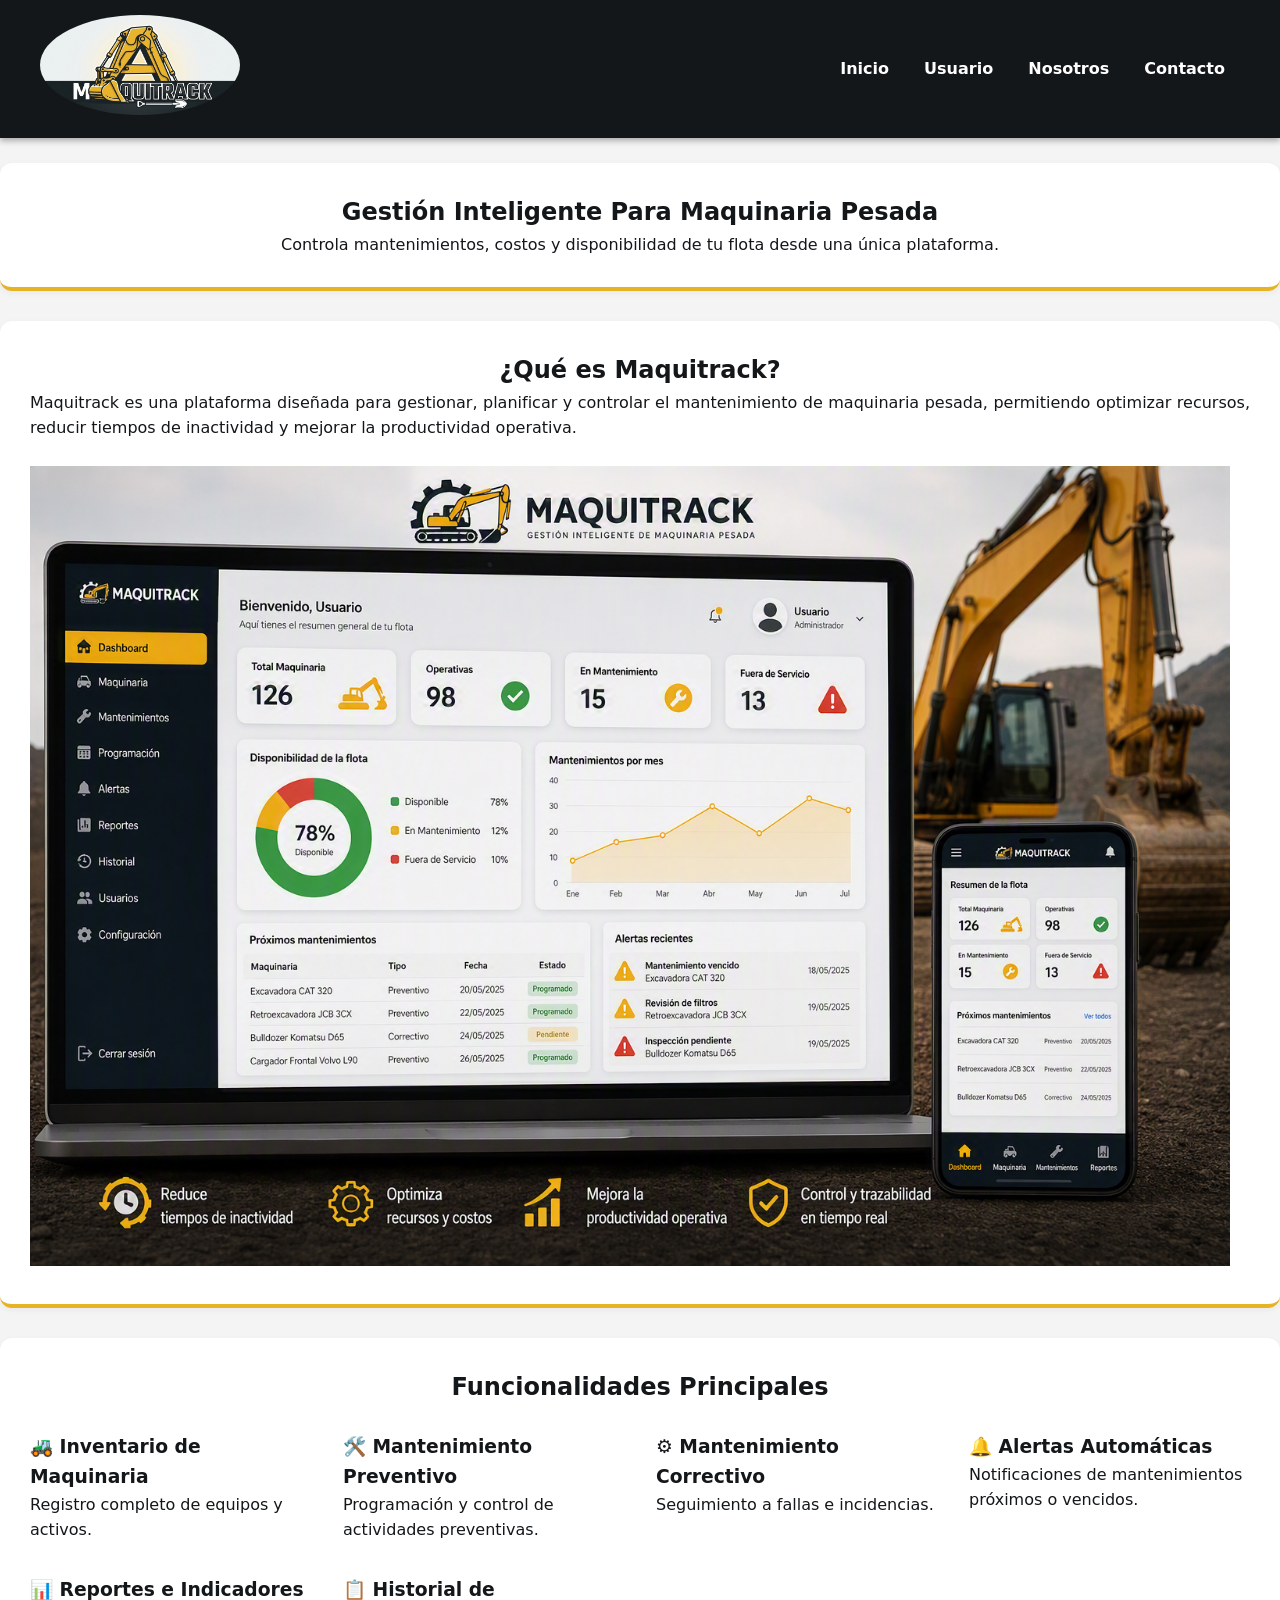
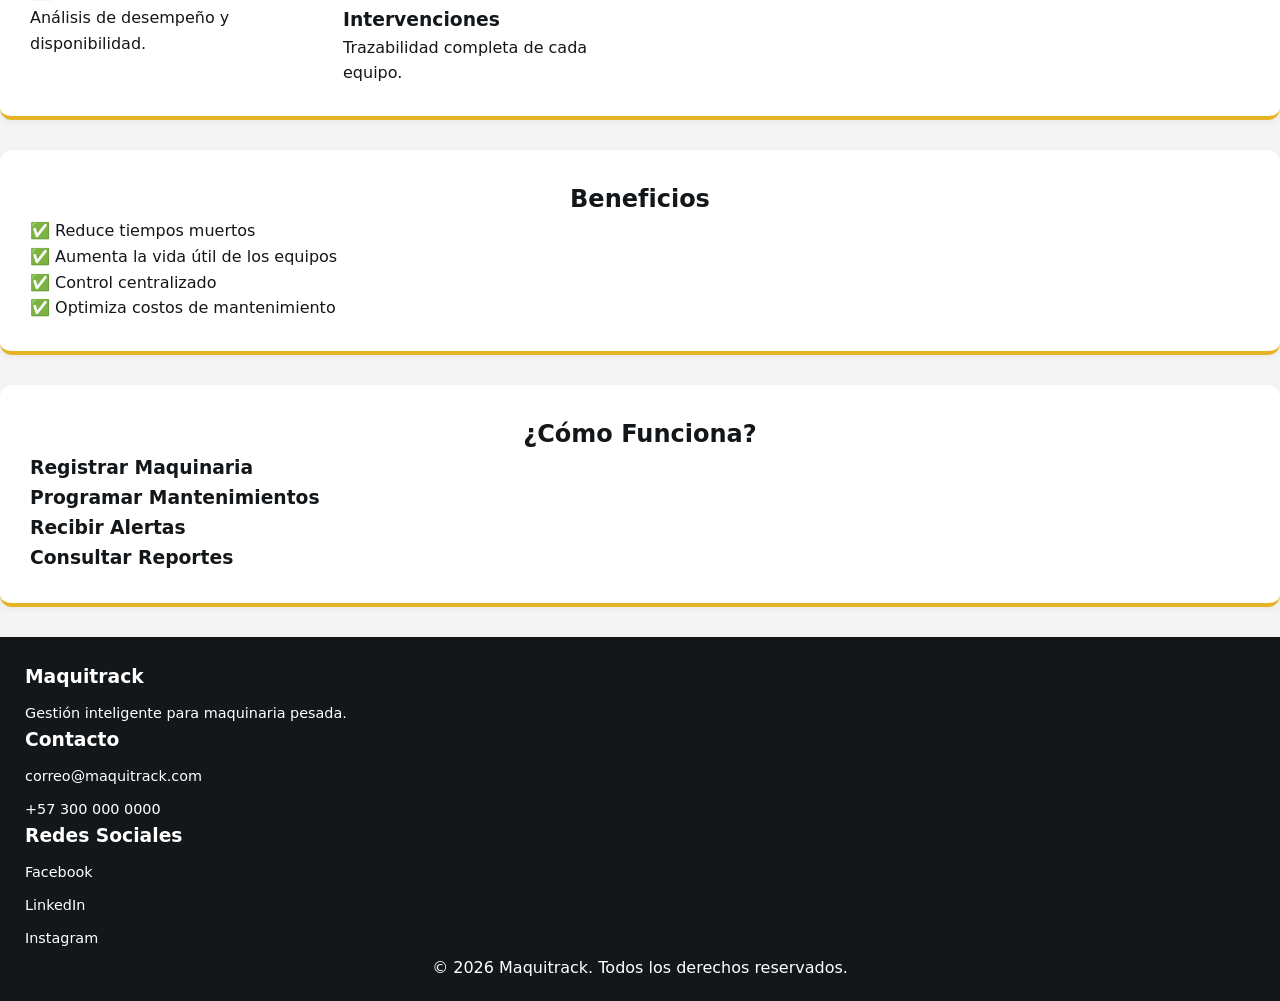
==== html/index.html @ b4c9a300 "Entregable número dos completo" ====
<!DOCTYPE html>
<html lang="es">
<head>
    <meta charset="UTF-8">
    <meta name="viewport" content="width=device-width, initial-scale=1.0">
    <title>Maquitrack</title>
    <link rel="stylesheet" href="/css/index.css">
    <link rel="shortcut icon" href="/img/logo.png" type="image/x-icon">

    
</head>

<body>

    <!-- HEADER -->
    <header class="header">

        <div class="logo">
            <img src="/img/logo.png" alt="logo de Maquitrack" width="200" height="100">
        </div>

        <nav class="menu">
            
                <a href="#">Inicio</a>
                <a href="/html/inicioDeSesion.html">Usuario</a>
                <a href="/html/nosotros.html">Nosotros</a>
                <a href="#">Contacto</a>                
        </nav>

    </header>
    <br>

    <main>

        <!-- HERO -->
        <section class="hero">

            <div class="hero-contenido">
                <h1>Gestión Inteligente Para Maquinaria Pesada</h1>

                <p>
                    Controla mantenimientos, costos y disponibilidad
                    de tu flota desde una única plataforma.
                </p>
            </div>

        </section>

        <!-- ¿QUÉ ES MAQUITRACK? -->
        <section class="sobre-maquitrack">

            <div class="texto">
                <h2>¿Qué es Maquitrack?</h2>

                <p>
                    Maquitrack es una plataforma diseñada para gestionar,
                    planificar y controlar el mantenimiento de maquinaria pesada,
                    permitiendo optimizar recursos, reducir tiempos de inactividad
                    y mejorar la productividad operativa.
                </p>
                <br>
            </div>

            <div class="imagen">
                <img src="/img/plataforma.png" alt="plataforma Maquitrack" height="800">
            </div>

        </section>

        <!-- FUNCIONALIDADES -->
        <section class="funcionalidades">

            <h2>Funcionalidades Principales</h2>
            <br>
            <div class="cards-funcionalidades">
            

                <div class="card-index">
                    <h3>🚜 Inventario de Maquinaria</h3>
                    <p>Registro completo de equipos y activos.</p>
                </div>

                <div class="card-index">
                    <h3>🛠️ Mantenimiento Preventivo</h3>
                    <p>Programación y control de actividades preventivas.</p>
                </div>

                <div class="card-index">
                    <h3>⚙️ Mantenimiento Correctivo</h3>
                    <p>Seguimiento a fallas e incidencias.</p>
                </div>

                <div class="card-index">
                    <h3>🔔 Alertas Automáticas</h3>
                    <p>Notificaciones de mantenimientos próximos o vencidos.</p>
                </div>

                <div class="card-index">
                    <h3>📊 Reportes e Indicadores</h3>
                    <p>Análisis de desempeño y disponibilidad.</p>
                </div>

                <div class="card-index">
                    <h3>📋 Historial de Intervenciones</h3>
                    <p>Trazabilidad completa de cada equipo.</p>
                </div>

            </div>

        </section>

        <!-- BENEFICIOS -->
        <section class="beneficios">

            <h2>Beneficios</h2>

            <div class="beneficios-grid">

                <div class="beneficio">
                    ✅ Reduce tiempos muertos
                </div>

                <div class="beneficio">
                    ✅ Aumenta la vida útil de los equipos
                </div>

                <div class="beneficio">
                    ✅ Control centralizado
                </div>

                <div class="beneficio">
                    ✅ Optimiza costos de mantenimiento
                </div>

            </div>

        </section>

        <!-- COMO FUNCIONA -->
        <section class="como-funciona">

            <h2>¿Cómo Funciona?</h2>

            <div class="pasos">

                <div class="paso">
                    <h3>Registrar Maquinaria</h3>
                </div>

                <div class="paso">
                    <h3>Programar Mantenimientos</h3>
                </div>

                <div class="paso">
                    <h3>Recibir Alertas</h3>
                </div>

                <div class="paso">
                    <h3>Consultar Reportes</h3>
                </div>

            </div>

        </section>

        <!-- DEMO -->
         <!--
        <section id="demo" class="demo">

            <h2>Solicita tu Demo</h2>
            <div>
                <form action="#" method="post">
                        <label for="nombre">Nombre completo:</label><br>
                        <input type="text" id="nombre" name="nombre" placeholder="Tu nombre" required><br><br>
 
                        <label for="email">Correo electrónico:</label><br>
                        <input type="email" id="email" name="email" placeholder="tu@correo.com" required><br><br>
 
                        <label for="fecha">Fecha de nacimiento:</label><br>
                        <input type="date" id="fecha" name="fecha" min="1900-01-01" max="2010-12-31" required><br><br>
 
                        <label for="plan">Industria:</label><br>
                        <select id="plan" name="plan">
                            <option value="construccion">Construcción</option>
                            <option value="mineria" selected>Minería</option>
                            <option value="agricola">Agrícola</option>
                        </select><br><br>
 
                        <label for="comentarios">Comentarios:</label><br>
                        <textarea id="comentarios" name="comentarios" rows="4" cols="40" placeholder="Cuéntanos algo..."></textarea><br><br>
 
                        <label>
                            <input type="checkbox" name="acepto" value="si" checked>
                            Acepto los términos y condiciones
                        </label><br><br>
 
                        <button type="submit">Enviar</button>
                        <button type="reset">Limpiar</button><br><br>

                </form>

            </div>
            
        </section>
        -->
    </main>
    

    <!-- FOOTER -->
    <footer id="contacto">

        <div class="footer-contenido">

            <div>
                <h3>Maquitrack</h3>
                <p>Gestión inteligente para maquinaria pesada.</p>
            </div>

            <div>
                <h3>Contacto</h3>
                <p>correo@maquitrack.com</p>
                <p>+57 300 000 0000</p>
            </div>

            <div>
                <h3>Redes Sociales</h3>
                <p>Facebook</p>
                <p>LinkedIn</p>
                <p>Instagram</p>
            </div>

        </div>

        <p class="copyright">
            © 2026 Maquitrack. Todos los derechos reservados.
        </p>

    </footer>

</body>
</html>
---- css/index.css ----
*{
    margin: 0;
    padding: 0;
    box-sizing: border-box;
}

.header{
    background-color: #14171A;
    color: #FFF;
    display: flex;
    justify-content: space-between;
    align-items: center;
    padding: 15px 40px;
    box-shadow: 0 3px 6px rgba(0,0,0,0.3);
}

header img{
border-radius: 50%;
}

.header > header{
    display: flex;
    align-items: center;
    width: 100%;
}

.menu{
    margin-left: auto;
}

body{
    font-family:ui sans-serif, system-ui, -apple-system, BlinkMacSystemFont, "Segoe UI", Roboto, "Helvetica Neue", Arial, "Noto Sans", sans-serif, "Apple Color Emoji", "Segoe UI Emoji", "Segoe UI Symbol", "Noto Color Emoji";
    background-color: #f4f4f4;
    color: #14171A;
    line-height: 1.6; 
}
.menu a{
    color: #fff;
    text-decoration: none;
    margin: 0 15px;
    font-weight: bold;
    transition: color 0.3s ease;
}
    
.menu a:hover{
    color: #E6B325;
}

section{
    background: #fff;
    margin-bottom: 30px;
    padding: 30px;
    border-radius: 12px;
    border-bottom: 4px solid #E6B325;
    box-shadow: 0 2px 6px rgba(0,0,0,0.05);
}


.hero-contenido h1{
    text-align: center;
}

.hero-contenido p{
    text-align: center;
}

.texto h2{
    text-align: center;
}

.texto p{
    text-align: justify;
}

.cards-funcionalidades{
    display: grid;
    grid-template-columns: repeat(auto-fit, minmax(280px, 1fr));
    gap: 2rem;
   
}

section h2{
    text-align: center;
}

.demo h2{
    margin-bottom: 24px;
    color: #e6b325;
    text-align: center;
}
.demo{
    background-color: #fff;
    padding: 60px 20px;
    text-align: center;
    
}

.demo h2{
    color: #E6B325;
    margin-bottom: 30px;
    font-size: 2rem;
}

.form-demo{
    max-width: 700px;
    margin: 0 auto;

    display: grid;
    grid-template-columns: 1fr 1fr;
    gap: 20px;
}

.input-group{
    width: 100%;
}

.input-group input,
.input-group textarea{
    width: 100%;
    padding: 14px;
    border: 2px solid transparent;
    border-radius: 10px;

    background-color: #14171A;
    color: #ffffff;

    font-size: 1rem;

    transition: .3s;
}

.input-group input::placeholder,
.input-group textarea::placeholder{
    color: #b5b5b5;
}

.input-group input:focus,
.input-group textarea:focus{
    border-color: #E6B325;
    outline: none;

    box-shadow: 0 0 10px rgba(230, 179, 37, 0.4);
}

.textarea-group{
    grid-column: span 2;
}

.textarea-group textarea{
    min-height: 130px;
    resize: vertical;
}

.btn-demo{
    grid-column: span 2;

    background-color: #E6B325;
    color: #14171A;

    border: none;
    border-radius: 10px;

    padding: 15px;

    font-size: 1rem;
    font-weight: bold;

    cursor: pointer;

    transition: .3s;
}

.btn-demo:hover{
    background-color: #f4c542;
    transform: translateY(-2px);
}

#contacto{
    background-color: #14171A;
    color: #fff;
    text-align: left;
    padding: 20px;
}

.footer-contenido{
    color: #fff;
    text-decoration: none;
    margin: 5px;
    transition: color 0.3s ease;
}
.footer-contenido p:hover{
    color: #E6B325;
}
.footer-contenido p{
    margin-top: 10px;
    font-size: 0.9rem;
}

.copyright{
    text-align: center;
}
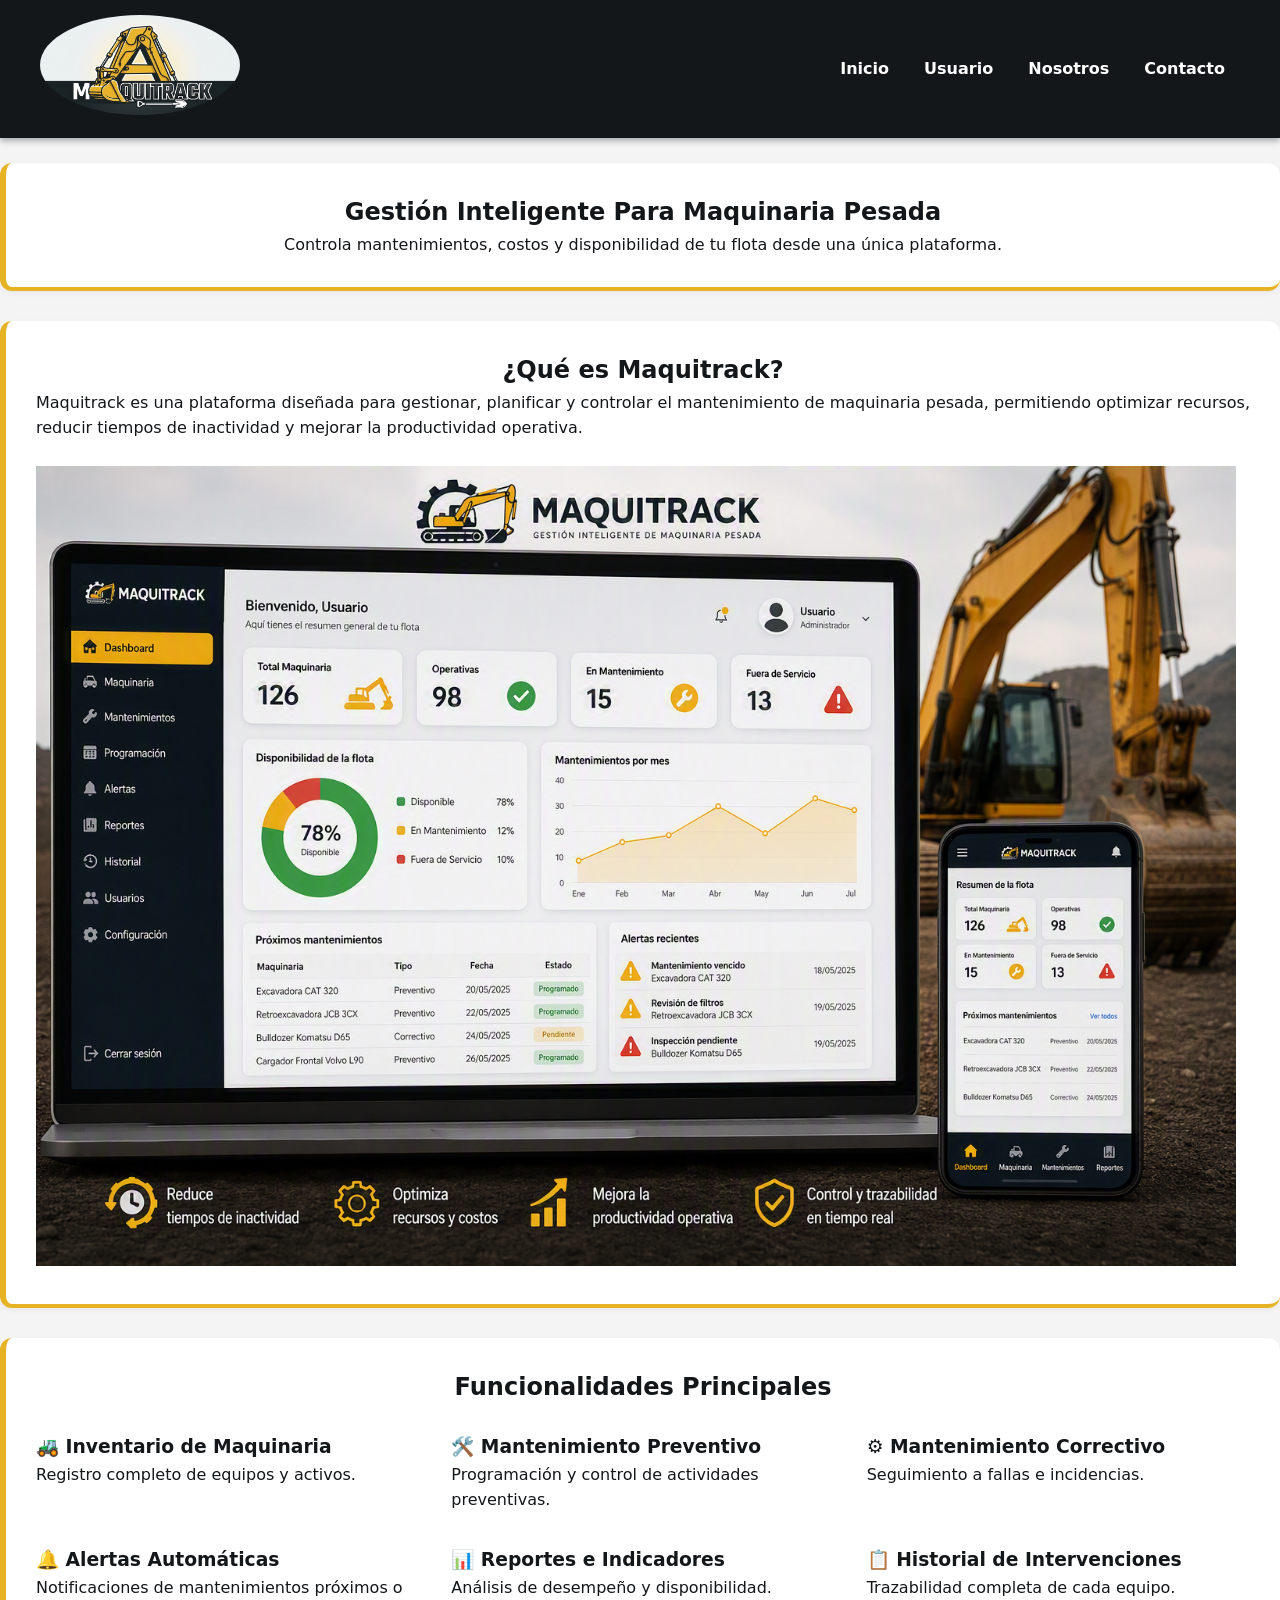
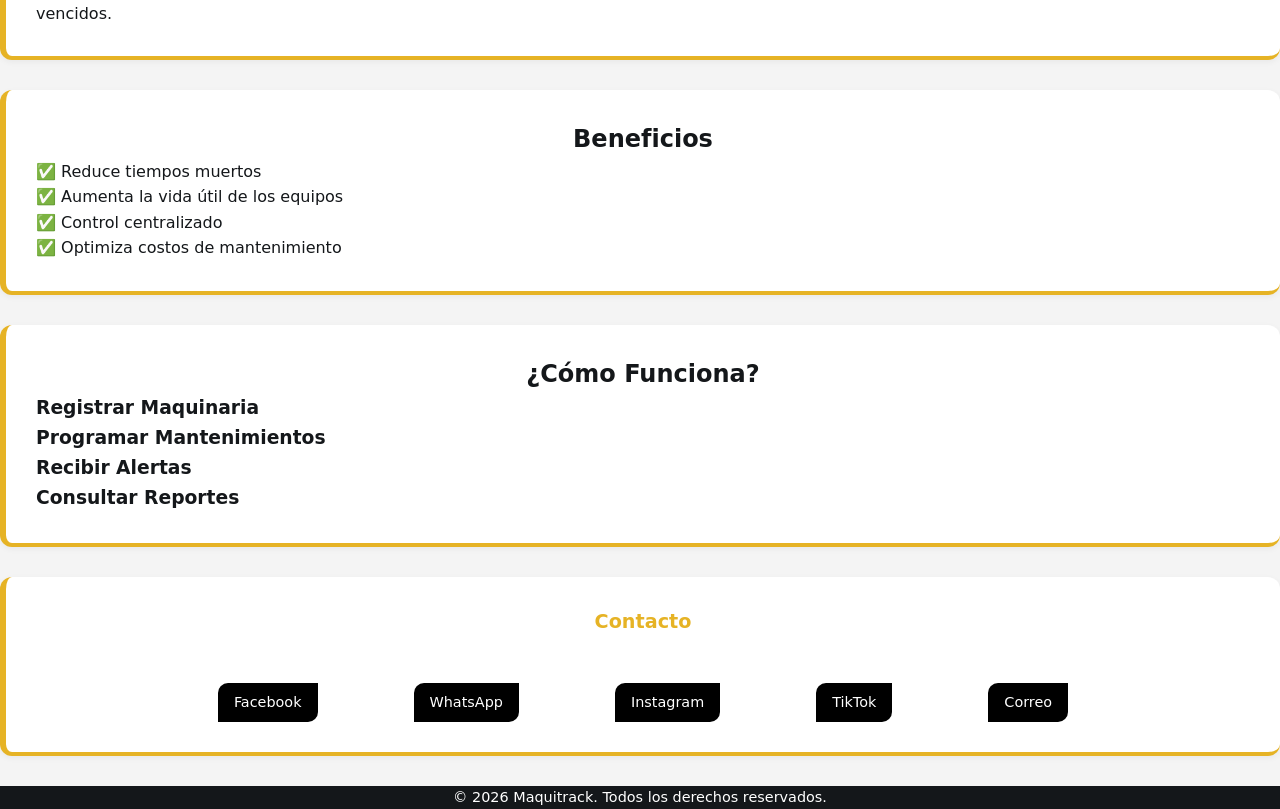
==== commit 836bf786: "se creo gitignore,se cambio todos los estilos a uno general,se cambio es aspecto del footer" ====
--- a/html/index.html
+++ b/html/index.html
@@ -4,8 +4,8 @@
     <meta charset="UTF-8">
     <meta name="viewport" content="width=device-width, initial-scale=1.0">
     <title>Maquitrack</title>
-    <link rel="stylesheet" href="/css/index.css">
-    <link rel="shortcut icon" href="/img/logo.png" type="image/x-icon">
+    <link rel="stylesheet" href="../css/index.css">
+    <link rel="shortcut icon" href="../img/logo.png" type="image/x-icon">
 
     
 </head>
@@ -14,25 +14,21 @@
 
     <!-- HEADER -->
     <header class="header">
-
         <div class="logo">
-            <img src="/img/logo.png" alt="logo de Maquitrack" width="200" height="100">
+            <img src="../img/logo.png" alt="logo de Maquitrack" width="200" height="100">
         </div>
-
-        <nav class="menu">
-            
+         <nav class="menu">          
                 <a href="#">Inicio</a>
-                <a href="/html/inicioDeSesion.html">Usuario</a>
-                <a href="/html/nosotros.html">Nosotros</a>
+                <a href="../html/inicioDeSesion.html">Usuario</a>
+                <a href="../html/nosotros.html">Nosotros</a>
                 <a href="#">Contacto</a>                
         </nav>
-
     </header>
     <br>
 
     <main>
 
-        <!-- HERO -->
+        
         <section class="hero">
 
             <div class="hero-contenido">
@@ -62,7 +58,7 @@
             </div>
 
             <div class="imagen">
-                <img src="/img/plataforma.png" alt="plataforma Maquitrack" height="800">
+                <img src="../img/plataforma.png" alt="plataforma Maquitrack" height="800">
             </div>
 
         </section>
@@ -203,38 +199,24 @@
             
         </section>
         -->
-    </main>
-    
-
+         <!--a partir de aqui empieza el footer-->
+        <section class="contacto-seccion">
+                <h3>Contacto</h3><br>
+            <div class="contacto-links">
+                <a href="https://www.facebook.com/#" target="_blank">Facebook</a><br>
+                <a href="#Whatsapp" target="_blank">WhatsApp</a><br>
+                <a href="https://www.instagram.com/#" target="_blank">Instagram</a><br>
+                <a href="https://www.tiktok.com/#" target="_blank">TikTok</a><br>
+                <a href="mailto:123maqui@maquitrack.com?subject=consulta">Correo</a>
+
+            </div>
+        </section>
+    </main> 
     <!-- FOOTER -->
-    <footer id="contacto">
-
-        <div class="footer-contenido">
-
-            <div>
-                <h3>Maquitrack</h3>
-                <p>Gestión inteligente para maquinaria pesada.</p>
-            </div>
-
-            <div>
-                <h3>Contacto</h3>
-                <p>correo@maquitrack.com</p>
-                <p>+57 300 000 0000</p>
-            </div>
-
-            <div>
-                <h3>Redes Sociales</h3>
-                <p>Facebook</p>
-                <p>LinkedIn</p>
-                <p>Instagram</p>
-            </div>
-
-        </div>
-
+    <footer class="footer">
         <p class="copyright">
             © 2026 Maquitrack. Todos los derechos reservados.
         </p>
-
     </footer>
 
 </body>
--- a/css/index.css
+++ b/css/index.css
@@ -53,6 +53,7 @@
     border-radius: 12px;
     border-bottom: 4px solid #E6B325;
     box-shadow: 0 2px 6px rgba(0,0,0,0.05);
+    border-left: 6px solid #E6B325;
 }
 
 
@@ -181,22 +182,244 @@
     text-align: left;
     padding: 20px;
 }
-
-.footer-contenido{
+/* Estilos para la sección de nosotros */
+
+.navegador a{
     color: #fff;
     text-decoration: none;
-    margin: 5px;
+    margin: 0 15px;
+    font-weight: bold;
     transition: color 0.3s ease;
 }
-.footer-contenido p:hover{
+.navegador a:hover{
     color: #E6B325;
 }
-.footer-contenido p{
+#contenedor-nosotros{
+    max-width: 1200px;
+    margin: 20px auto;
+    padding: 20px;
+}
+
+.subtitulos-nosotros{
+    font-size: 2rem;
+    color: #E6B325;
+    margin-bottom: 20px;
+    text-align: center;
+    font-weight: bold;
+    text-transform: uppercase;
+}
+.parrafo-nosotros{
+    margin-bottom: 15px;
+    text-align: justify;
+    color: #14171A;
+}
+#valores-nosotros{
+  padding: 2rem;
+  background-color: #fff;
+}
+#valores-nosotros h2 {
+  text-align: center;
+  margin-bottom: 20px;
+  font-size: 2rem;
+  color: #E6B325;
+  border-bottom: 2px solid #14171A;
+}
+.cards-container-nosotros{
+  display: grid;
+  grid-template-columns: repeat(auto-fit, minmax(280px, 1fr));
+  gap: 2rem;
+}
+.card-nosotros{
+  position: relative;
+  width: 100%;
+  height: 300px;
+  perspective: 1000px;
+}
+.face-front-nosotros, .face-back-nosotros {
+  position: absolute;
+  width: 100%;
+  height: 100%;
+  backface-visibility: hidden;
+  border: 2px solid #14171A;
+  border-radius: 10px;
+  padding: 1rem;
+  text-align: center;
+  background: #fff;
+  transition: transform 0.6s ease;
+}
+.face-front-nosotros img {
+  width: 100%;
+  height: 180px;
+  object-fit: contain;
+  margin-bottom: 1rem;
+}
+.face-front-nosotros h3, .face-back-nosotros h3 {
+  color: #14171A;
+  font-size: 1.3rem;
+  margin-top: 0.5rem;
+}
+.face-back-nosotros {
+  transform: rotateY(180deg);
+  background: #E6B325;
+  color: #14171A;
+}
+.card-nosotros:hover .face-front-nosotros {
+  transform: rotateY(180deg);
+}
+.card-nosotros:hover .face-back-nosotros    {
+  transform: rotateY(360deg);
+}
+
+#nosotros h2{
+    font-size: 2rem;
+    color: #E6B325;
+    margin-bottom: 15px;
+    text-align: center;
+    /*aqui esta el footer general*/
+}
+footer{
+    background-color: #14171A;
+    color: #fff;
+    
+}
+footer p{
     margin-top: 10px;
     font-size: 0.9rem;
-}
-
-.copyright{
-    text-align: center;
-}
-
+    text-align: center;
+}
+/*aqui estan los estilos del main de la parte de contactos (esta funcionando como footer*/
+.contacto-links {
+  display: flex;
+  justify-content: center;
+  align-items: center;
+  gap: 3rem;
+  margin-top: 10px;
+  text-align: center;
+}
+
+.contacto-links a {
+  display:flex;
+  background-color: #000;
+  color: #ffffff;
+  padding: 8px 16px;
+  border-radius: 10px 0;
+  text-decoration: none;
+  font-size: 0.9rem;
+  font-weight: 500;
+  display: inline-flex;
+  justify-content: center;
+  gap: 6px;
+}
+.contacto-links a{
+  color: #ffffff;
+  text-decoration: none;
+  font-weight: 500;
+  display: flex;
+  align-items: center;
+  gap: 6px;
+}
+
+.contacto-links a:hover {
+  background-color: #E6B325;
+  color: #fff;
+}
+
+.contacto-links i {
+  font-size: 1.2rem;
+}
+.contacto-seccion h3 {
+  margin-bottom: 10px;
+  font-size: 1.2rem;
+  color: #E6B325;
+  text-align: center;
+
+}
+/*------------------------------------------------------------------------------------*/
+
+/*aqui estan los estilos de la parte de inicio de sesion y registro*/
+.login-body{
+    font-family: ui sans-serif, system-ui, -apple-system, BlinkMacSystemFont, "Segoe UI", Roboto, "Helvetica Neue", Arial, "Noto Sans", sans-serif, "Apple Color Emoji", "Segoe UI Emoji", "Segoe UI Symbol", "Noto Color Emoji";
+    background-color: #f4f7f6;
+    display: flex;
+    justify-content: center;
+    height: 100vh;
+    margin: 0;
+}
+.login-container{
+    background-color: #0f0000;
+    padding: 30px;
+    border-radius: 8px;
+    box-shadow: 0 4px 15px rgba(243, 239, 3, 0.922);
+    width: 100%;
+    max-width: 400px;
+
+}
+h2.incio-reg{
+    margin-bottom: 24px;
+    color: #e6b325;
+    text-align: center;
+}
+.form-group{
+    margin-bottom: 20px;
+
+}
+.form-group label{
+    display: block;
+    margin-bottom: 8px;
+    color: #e6b325;
+    font: size 14px;
+    
+
+}
+.form-group input{
+    width: 100%;
+    padding: 10px;
+    border: 1px solid #cccccc;
+    border-radius: 4px;
+    font-size: 16px;
+    box-sizing: border-box;
+}
+
+.btn-submit{
+    width: 100%;
+    padding: 12px;
+    background-color: #e6b325;
+    border: none;
+    border-radius: 4px;
+    color: #ffffff;
+    font-size: 16px;
+    font-weight: bold;
+    cursor: pointer;
+}
+.btn-submit:hover{
+    background-color: #e6b325;
+
+}
+.btn-principal{
+    background-color: #e6b325;
+    color:#000000;
+    padding: 10px 20px;
+    border:none;
+    border-radius: 5px;
+    cursor: pointer;
+    width: 100%;
+    display: block;
+    text-align: center;
+    text-decoration: none;
+    font-weight: bold;
+}
+
+.form-footer{
+    margin-top: 20px;
+    text-align: center;
+    font-size: 14px;
+}
+.form-footer a{
+    color: #e6b325;
+    text-decoration: none;
+
+}
+.form-footer a:hover{
+    text-decoration: underline
+}
+/*---------------------------------*/
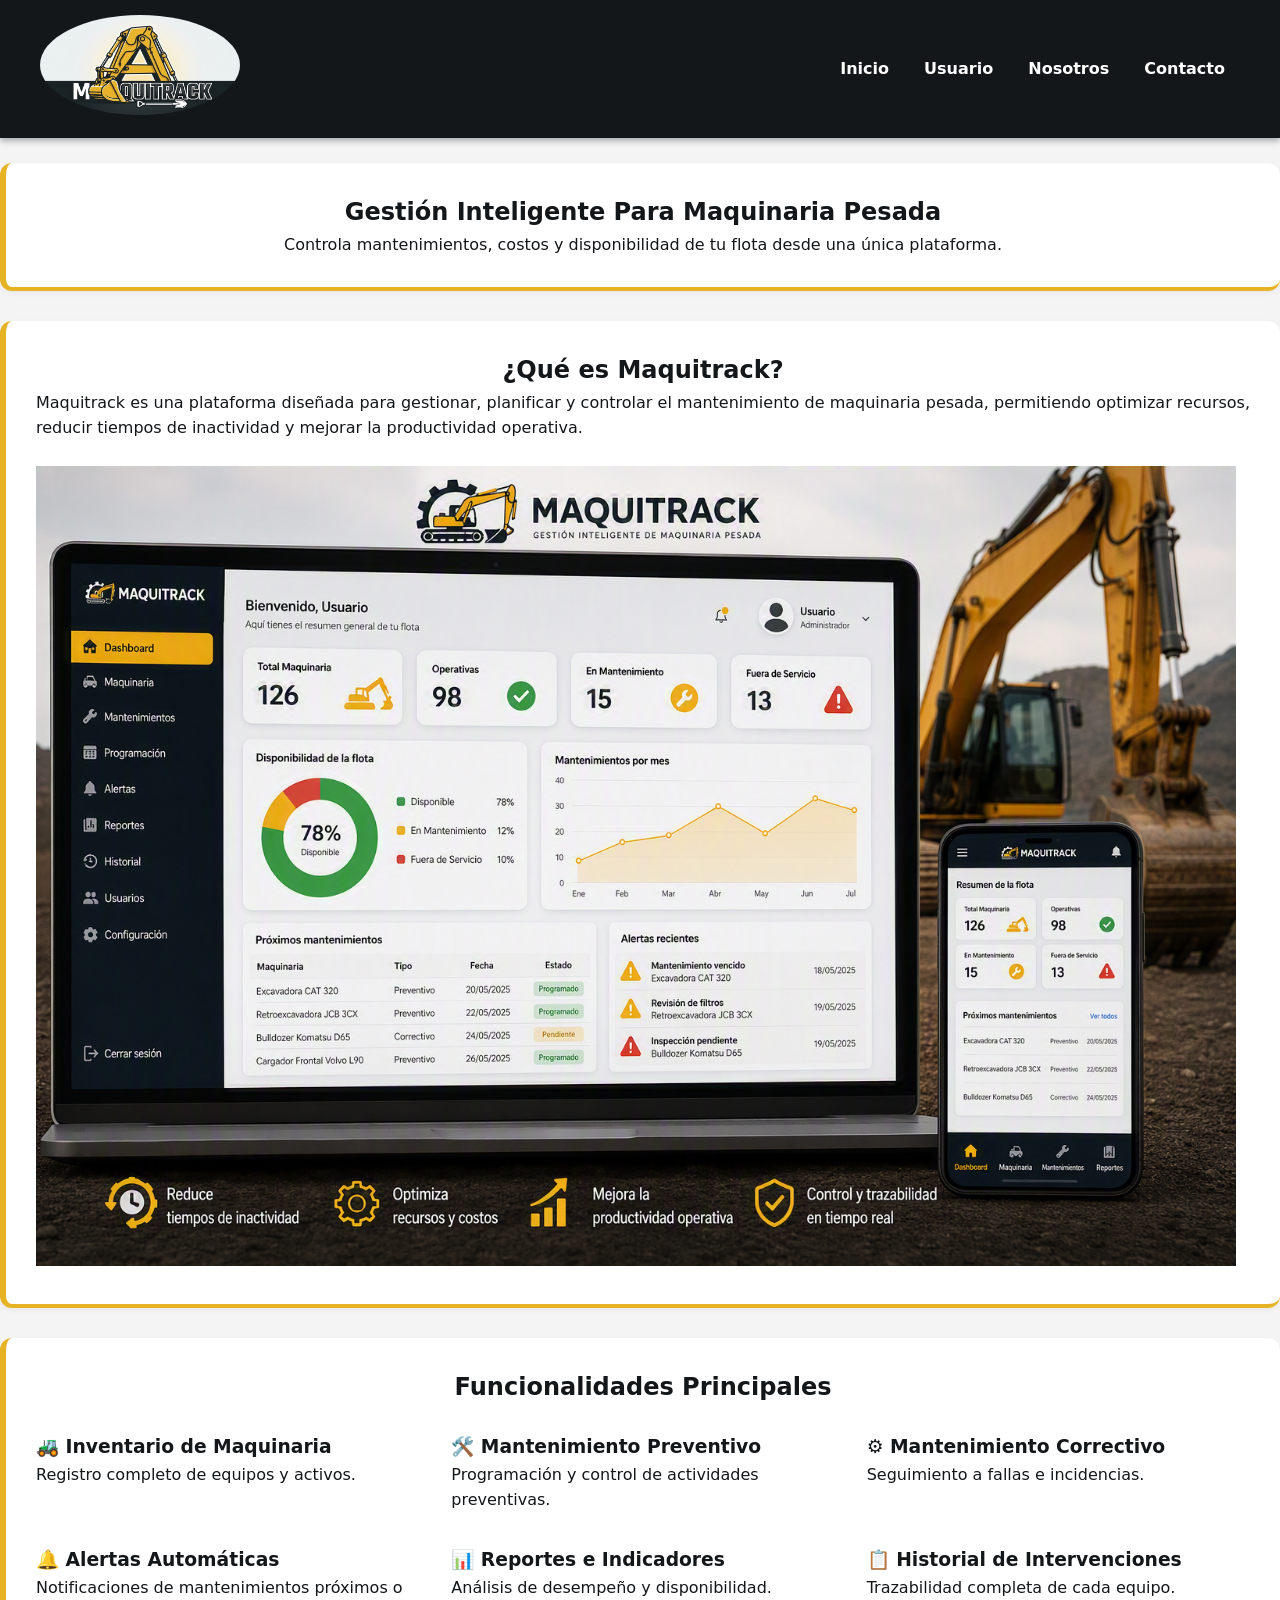
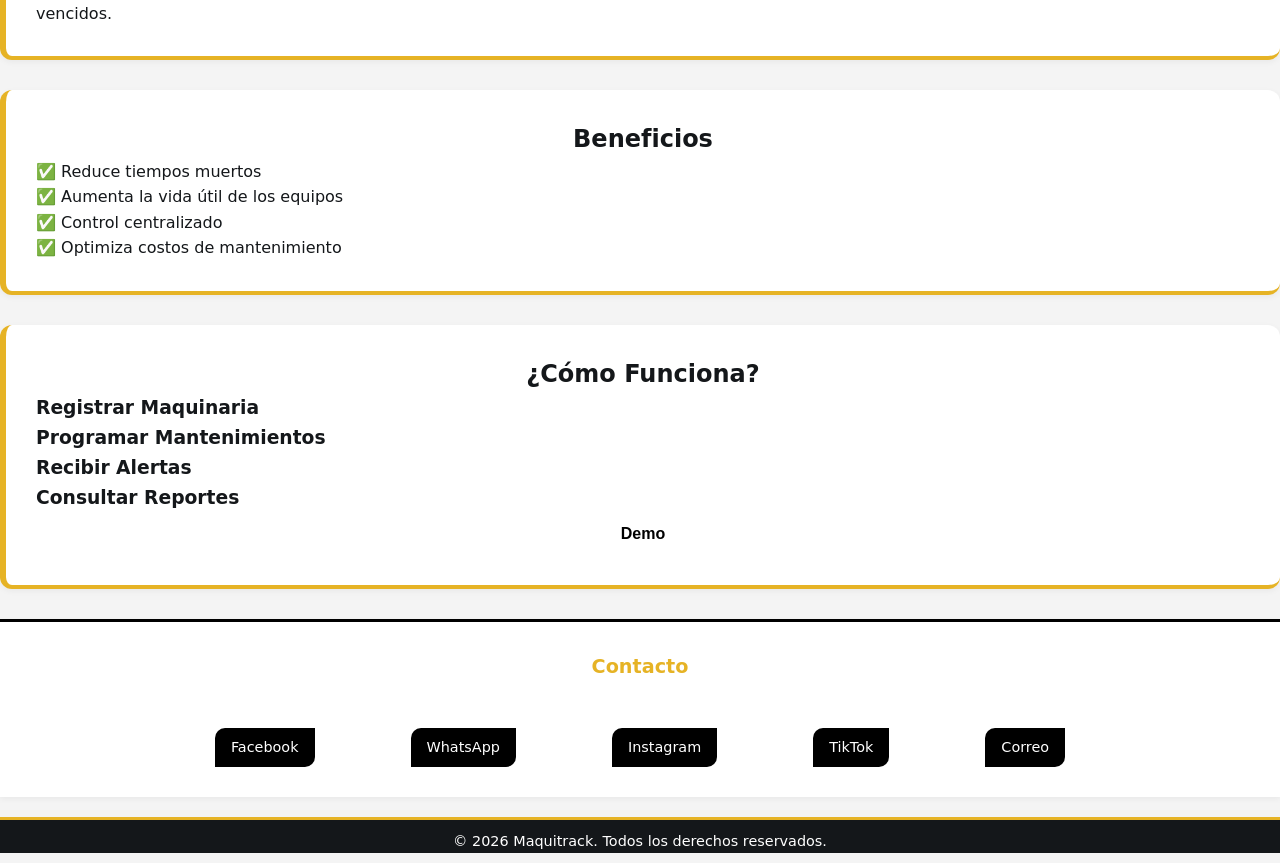
==== commit 09ae4ef1: "se agrego el demo y el dashboard" ====
--- a/html/index.html
+++ b/html/index.html
@@ -156,51 +156,11 @@
                 </div>
 
             </div>
+             <button type="button" class="btn-submit"><a id="btn-demo" href="../html/demo.html">Demo</a></button>
 
         </section>
-
-        <!-- DEMO -->
-         <!--
-        <section id="demo" class="demo">
-
-            <h2>Solicita tu Demo</h2>
-            <div>
-                <form action="#" method="post">
-                        <label for="nombre">Nombre completo:</label><br>
-                        <input type="text" id="nombre" name="nombre" placeholder="Tu nombre" required><br><br>
- 
-                        <label for="email">Correo electrónico:</label><br>
-                        <input type="email" id="email" name="email" placeholder="tu@correo.com" required><br><br>
- 
-                        <label for="fecha">Fecha de nacimiento:</label><br>
-                        <input type="date" id="fecha" name="fecha" min="1900-01-01" max="2010-12-31" required><br><br>
- 
-                        <label for="plan">Industria:</label><br>
-                        <select id="plan" name="plan">
-                            <option value="construccion">Construcción</option>
-                            <option value="mineria" selected>Minería</option>
-                            <option value="agricola">Agrícola</option>
-                        </select><br><br>
- 
-                        <label for="comentarios">Comentarios:</label><br>
-                        <textarea id="comentarios" name="comentarios" rows="4" cols="40" placeholder="Cuéntanos algo..."></textarea><br><br>
- 
-                        <label>
-                            <input type="checkbox" name="acepto" value="si" checked>
-                            Acepto los términos y condiciones
-                        </label><br><br>
- 
-                        <button type="submit">Enviar</button>
-                        <button type="reset">Limpiar</button><br><br>
-
-                </form>
-
-            </div>
-            
-        </section>
-        -->
          <!--a partir de aqui empieza el footer-->
-        <section class="contacto-seccion">
+        <section class="contacto-seccion" id="fotmain">
                 <h3>Contacto</h3><br>
             <div class="contacto-links">
                 <a href="https://www.facebook.com/#" target="_blank">Facebook</a><br>
--- a/css/index.css
+++ b/css/index.css
@@ -55,8 +55,6 @@
     box-shadow: 0 2px 6px rgba(0,0,0,0.05);
     border-left: 6px solid #E6B325;
 }
-
-
 .hero-contenido h1{
     text-align: center;
 }
@@ -82,98 +80,6 @@
 
 section h2{
     text-align: center;
-}
-
-.demo h2{
-    margin-bottom: 24px;
-    color: #e6b325;
-    text-align: center;
-}
-.demo{
-    background-color: #fff;
-    padding: 60px 20px;
-    text-align: center;
-    
-}
-
-.demo h2{
-    color: #E6B325;
-    margin-bottom: 30px;
-    font-size: 2rem;
-}
-
-.form-demo{
-    max-width: 700px;
-    margin: 0 auto;
-
-    display: grid;
-    grid-template-columns: 1fr 1fr;
-    gap: 20px;
-}
-
-.input-group{
-    width: 100%;
-}
-
-.input-group input,
-.input-group textarea{
-    width: 100%;
-    padding: 14px;
-    border: 2px solid transparent;
-    border-radius: 10px;
-
-    background-color: #14171A;
-    color: #ffffff;
-
-    font-size: 1rem;
-
-    transition: .3s;
-}
-
-.input-group input::placeholder,
-.input-group textarea::placeholder{
-    color: #b5b5b5;
-}
-
-.input-group input:focus,
-.input-group textarea:focus{
-    border-color: #E6B325;
-    outline: none;
-
-    box-shadow: 0 0 10px rgba(230, 179, 37, 0.4);
-}
-
-.textarea-group{
-    grid-column: span 2;
-}
-
-.textarea-group textarea{
-    min-height: 130px;
-    resize: vertical;
-}
-
-.btn-demo{
-    grid-column: span 2;
-
-    background-color: #E6B325;
-    color: #14171A;
-
-    border: none;
-    border-radius: 10px;
-
-    padding: 15px;
-
-    font-size: 1rem;
-    font-weight: bold;
-
-    cursor: pointer;
-
-    transition: .3s;
-}
-
-.btn-demo:hover{
-    background-color: #f4c542;
-    transform: translateY(-2px);
 }
 
 #contacto{
@@ -280,6 +186,12 @@
 footer{
     background-color: #14171A;
     color: #fff;
+    padding: 0px;
+    width: 100%;
+    border-top: 3px solid #E6B325;
+    margin:10px 0
+
+    
     
 }
 footer p{
@@ -327,11 +239,24 @@
 .contacto-links i {
   font-size: 1.2rem;
 }
+.contacto-seccion{
+    border:none
+   padding: 0px;
+    width: 100%;
+    border-top: 3px solid #000;
+    margin: 20px 0
+}
+#fotmain{
+    border-left:none;
+    border-bottom:none;
+    border-radius: 0;
+}
 .contacto-seccion h3 {
   margin-bottom: 10px;
   font-size: 1.2rem;
   color: #E6B325;
   text-align: center;
+  
 
 }
 /*------------------------------------------------------------------------------------*/
@@ -339,24 +264,25 @@
 /*aqui estan los estilos de la parte de inicio de sesion y registro*/
 .login-body{
     font-family: ui sans-serif, system-ui, -apple-system, BlinkMacSystemFont, "Segoe UI", Roboto, "Helvetica Neue", Arial, "Noto Sans", sans-serif, "Apple Color Emoji", "Segoe UI Emoji", "Segoe UI Symbol", "Noto Color Emoji";
-    background-color: #f4f7f6;
+    background-image: url(../img/fondologin1.jpg);
     display: flex;
     justify-content: center;
     height: 100vh;
     margin: 0;
+
 }
 .login-container{
-    background-color: #0f0000;
+    background-color: transparent;
     padding: 30px;
     border-radius: 8px;
-    box-shadow: 0 4px 15px rgba(243, 239, 3, 0.922);
     width: 100%;
     max-width: 400px;
-
+    border: 1px solid #e6b325;
+    box-shadow: 0px 4px 6px rgba(241, 241, 7, 0.1);
 }
 h2.incio-reg{
     margin-bottom: 24px;
-    color: #e6b325;
+    color: #fff;
     text-align: center;
 }
 .form-group{
@@ -366,7 +292,7 @@
 .form-group label{
     display: block;
     margin-bottom: 8px;
-    color: #e6b325;
+    color: #fff;
     font: size 14px;
     
 
@@ -383,7 +309,7 @@
 .btn-submit{
     width: 100%;
     padding: 12px;
-    background-color: #e6b325;
+    background-color: transparent;
     border: none;
     border-radius: 4px;
     color: #ffffff;
@@ -408,6 +334,12 @@
     text-decoration: none;
     font-weight: bold;
 }
+#btn-dashboard{
+    color: #ffffff;
+    text-decoration: none;
+    padding: 5px 6px;
+    
+}
 
 .form-footer{
     margin-top: 20px;
@@ -415,11 +347,67 @@
     font-size: 14px;
 }
 .form-footer a{
-    color: #e6b325;
+    color: #fff;
     text-decoration: none;
 
 }
 .form-footer a:hover{
     text-decoration: underline
 }
-/*---------------------------------*/+/*---------------------------------*/
+.demo-body{
+ font-family: ui sans-serif, system-ui, -apple-system, BlinkMacSystemFont, "Segoe UI", Roboto, "Helvetica Neue", Arial, "Noto Sans", sans-serif, "Apple Color Emoji", "Segoe UI Emoji", "Segoe UI Symbol", "Noto Color Emoji";
+ display: flex;
+  justify-content: center;
+ height: 100vh;
+ margin: 0;
+}
+
+ .demo-container{ 
+    
+    background-color:#000;
+    padding: 30px;
+    border-radius: 8px;
+    width: 100%;
+    max-width: 400px;
+     box-shadow: 0px 4px 6px rgba(241, 241, 7, 0.1);
+}
+.btn-demo{
+    width: 100%;
+    padding: 12px;
+    background-color:#e6b325;
+    border: none;
+    border-radius: 4px;
+    color: #ffffff;
+    font-size: 16px;
+    font-weight: bold;
+    cursor: pointer;
+}
+#comentarios-label{
+    align-content: center;
+    width:15px;
+    heigt:auto;
+    max-width:50px;
+    max-height:auto;
+    margin-bottom: 10px;
+}
+.label-demo{
+    color:#e6b325;
+    font-size: 14px;
+    margin-bottom: 8px;
+    text-align:left;
+}
+#h2-demo{
+    color:#e6b325;
+    text-align: center;
+}
+#btn-demo{
+    color: #000;
+    text-decoration: none;
+    padding: 5px 6px;
+
+}
+
+    
+    
+ 
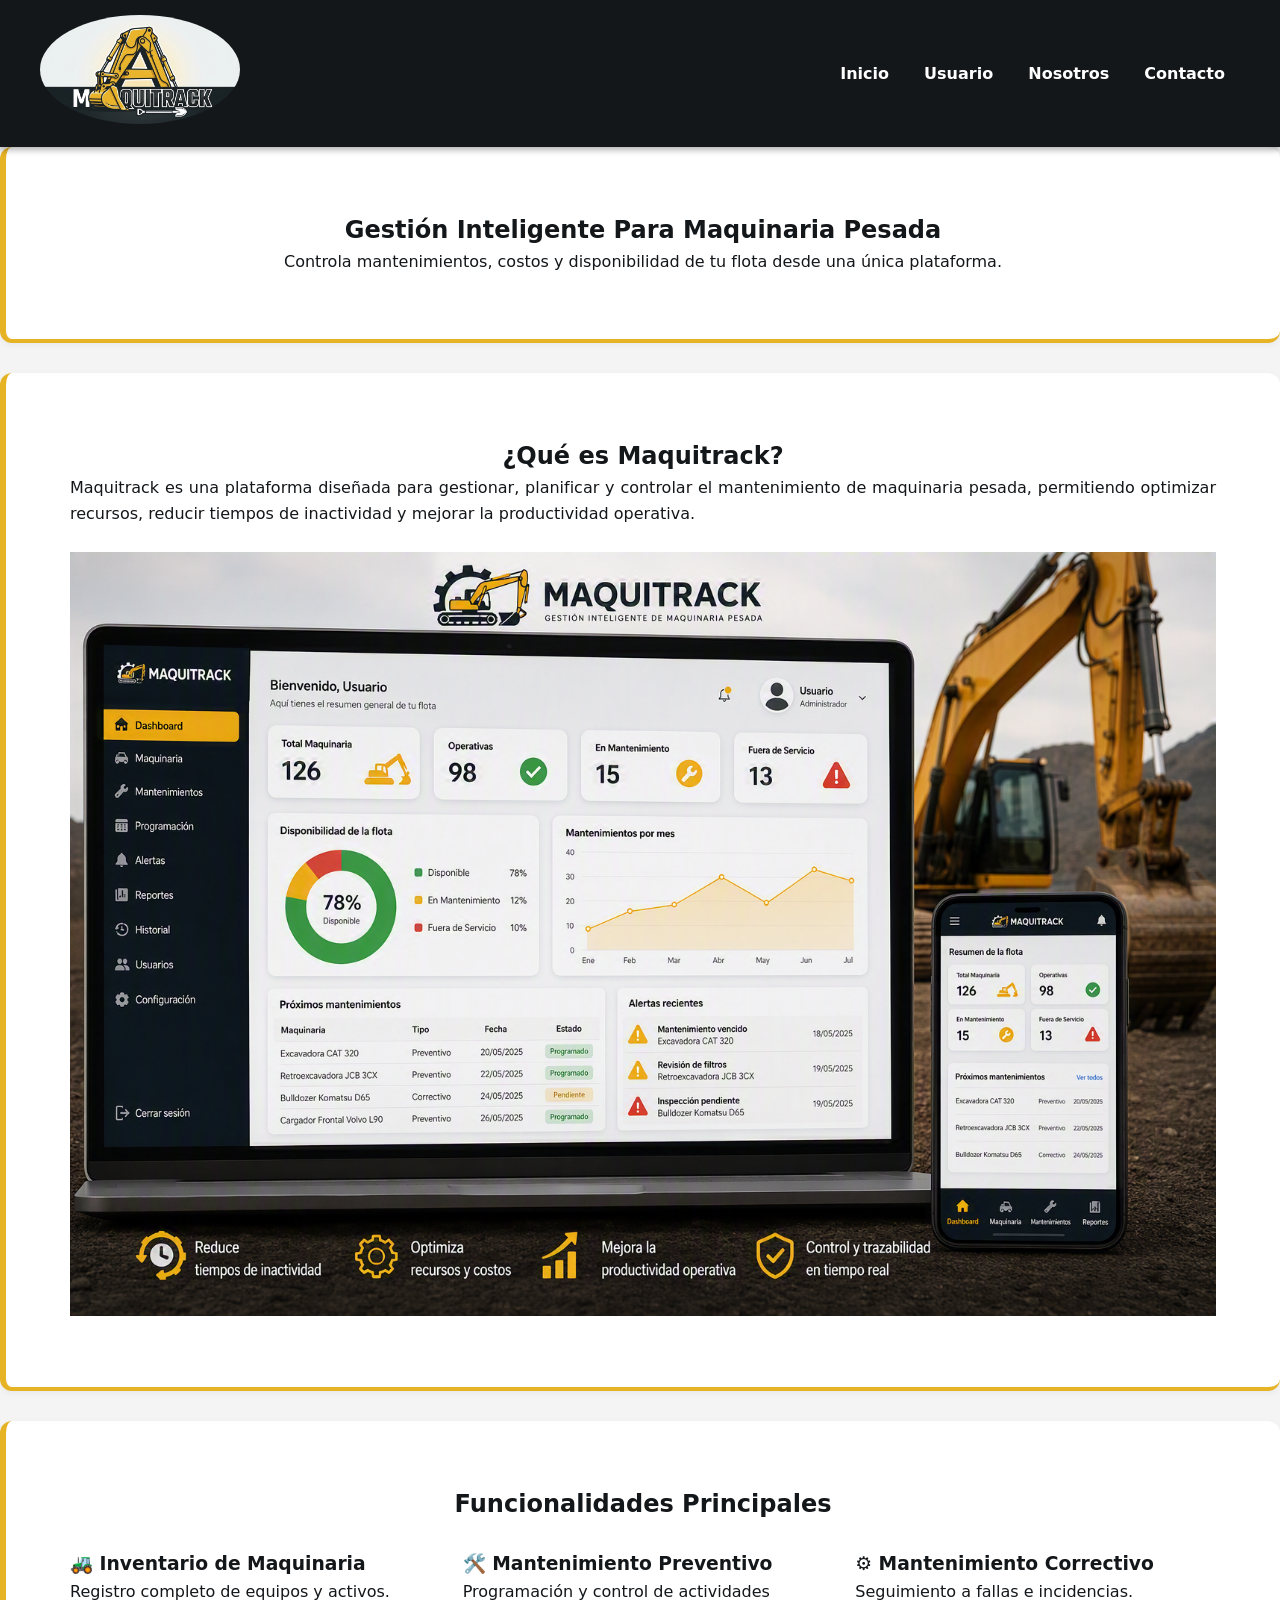
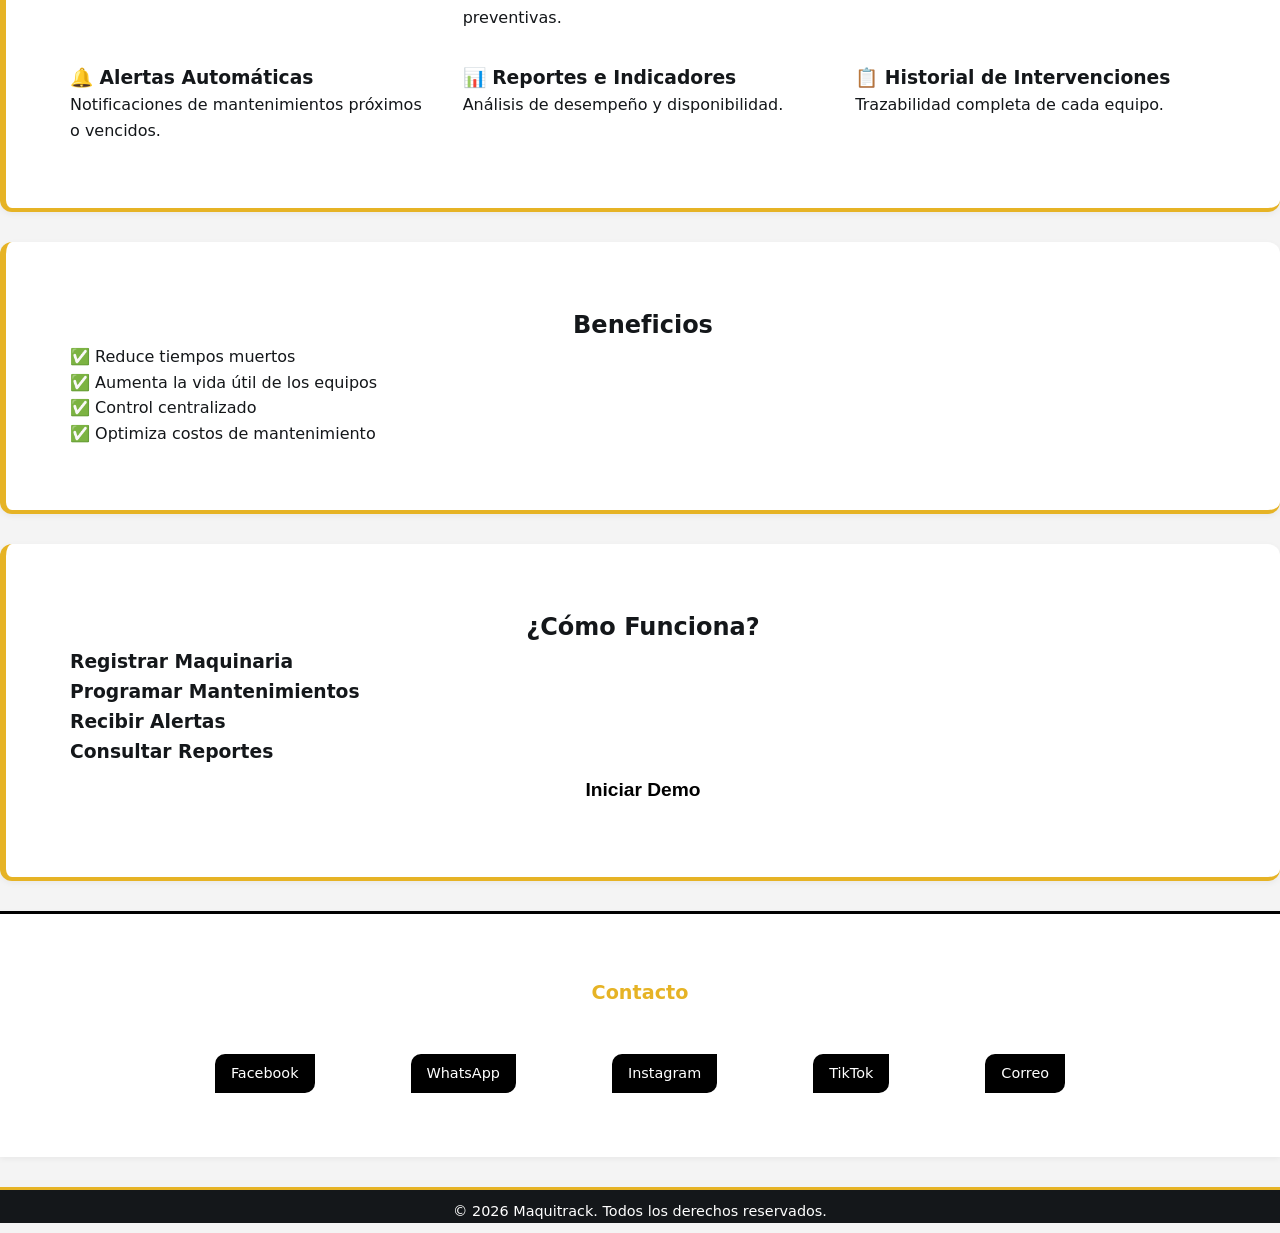
==== commit d02bf103: "se agregaron medias para que sea responsiva se fijo el header entre otros" ====
--- a/html/index.html
+++ b/html/index.html
@@ -1,5 +1,6 @@
 <!DOCTYPE html>
 <html lang="es">
+
 <head>
     <meta charset="UTF-8">
     <meta name="viewport" content="width=device-width, initial-scale=1.0">
@@ -7,177 +8,181 @@
     <link rel="stylesheet" href="../css/index.css">
     <link rel="shortcut icon" href="../img/logo.png" type="image/x-icon">
 
-    
+
 </head>
 
 <body>
+    <div class="contenedor">
 
-    <!-- HEADER -->
-    <header class="header">
-        <div class="logo">
-            <img src="../img/logo.png" alt="logo de Maquitrack" width="200" height="100">
-        </div>
-         <nav class="menu">          
+        <!-- HEADER -->
+        <header class="header">
+            <div class="logo">
+                <a href="../html/index.html">
+                    <img src="../img/logo.png" alt="logo de Maquitrack" width="200" height="100">
+                </a>
+            </div>
+            <nav class="menu">
                 <a href="#">Inicio</a>
                 <a href="../html/inicioDeSesion.html">Usuario</a>
                 <a href="../html/nosotros.html">Nosotros</a>
-                <a href="#">Contacto</a>                
-        </nav>
-    </header>
-    <br>
+                <a href="#">Contacto</a>
+            </nav>
+        </header>
 
-    <main>
 
-        
-        <section class="hero">
+        <main>
 
-            <div class="hero-contenido">
-                <h1>Gestión Inteligente Para Maquinaria Pesada</h1>
 
-                <p>
-                    Controla mantenimientos, costos y disponibilidad
-                    de tu flota desde una única plataforma.
-                </p>
-            </div>
+            <section class="hero">
 
-        </section>
+                <div class="hero-contenido">
+                    <h1>Gestión Inteligente Para Maquinaria Pesada</h1>
 
-        <!-- ¿QUÉ ES MAQUITRACK? -->
-        <section class="sobre-maquitrack">
-
-            <div class="texto">
-                <h2>¿Qué es Maquitrack?</h2>
-
-                <p>
-                    Maquitrack es una plataforma diseñada para gestionar,
-                    planificar y controlar el mantenimiento de maquinaria pesada,
-                    permitiendo optimizar recursos, reducir tiempos de inactividad
-                    y mejorar la productividad operativa.
-                </p>
-                <br>
-            </div>
-
-            <div class="imagen">
-                <img src="../img/plataforma.png" alt="plataforma Maquitrack" height="800">
-            </div>
-
-        </section>
-
-        <!-- FUNCIONALIDADES -->
-        <section class="funcionalidades">
-
-            <h2>Funcionalidades Principales</h2>
-            <br>
-            <div class="cards-funcionalidades">
-            
-
-                <div class="card-index">
-                    <h3>🚜 Inventario de Maquinaria</h3>
-                    <p>Registro completo de equipos y activos.</p>
+                    <p>
+                        Controla mantenimientos, costos y disponibilidad
+                        de tu flota desde una única plataforma.
+                    </p>
                 </div>
 
-                <div class="card-index">
-                    <h3>🛠️ Mantenimiento Preventivo</h3>
-                    <p>Programación y control de actividades preventivas.</p>
+            </section>
+
+            <!-- ¿QUÉ ES MAQUITRACK? -->
+            <section class="sobre-maquitrack">
+
+                <div class="texto">
+                    <h2>¿Qué es Maquitrack?</h2>
+
+                    <p>
+                        Maquitrack es una plataforma diseñada para gestionar,
+                        planificar y controlar el mantenimiento de maquinaria pesada,
+                        permitiendo optimizar recursos, reducir tiempos de inactividad
+                        y mejorar la productividad operativa.
+                    </p>
+                    <br>
                 </div>
 
-                <div class="card-index">
-                    <h3>⚙️ Mantenimiento Correctivo</h3>
-                    <p>Seguimiento a fallas e incidencias.</p>
+                <div class="imagen">
+                    <img src="../img/plataforma.png" alt="plataforma Maquitrack">
                 </div>
 
-                <div class="card-index">
-                    <h3>🔔 Alertas Automáticas</h3>
-                    <p>Notificaciones de mantenimientos próximos o vencidos.</p>
+            </section>
+
+            <!-- FUNCIONALIDADES -->
+            <section class="funcionalidades">
+
+                <h2>Funcionalidades Principales</h2>
+                <br>
+                <div class="cards-funcionalidades">
+
+
+                    <div class="card-index">
+                        <h3>🚜 Inventario de Maquinaria</h3>
+                        <p>Registro completo de equipos y activos.</p>
+                    </div>
+
+                    <div class="card-index">
+                        <h3>🛠️ Mantenimiento Preventivo</h3>
+                        <p>Programación y control de actividades preventivas.</p>
+                    </div>
+
+                    <div class="card-index">
+                        <h3>⚙️ Mantenimiento Correctivo</h3>
+                        <p>Seguimiento a fallas e incidencias.</p>
+                    </div>
+
+                    <div class="card-index">
+                        <h3>🔔 Alertas Automáticas</h3>
+                        <p>Notificaciones de mantenimientos próximos o vencidos.</p>
+                    </div>
+
+                    <div class="card-index">
+                        <h3>📊 Reportes e Indicadores</h3>
+                        <p>Análisis de desempeño y disponibilidad.</p>
+                    </div>
+
+                    <div class="card-index">
+                        <h3>📋 Historial de Intervenciones</h3>
+                        <p>Trazabilidad completa de cada equipo.</p>
+                    </div>
+
                 </div>
 
-                <div class="card-index">
-                    <h3>📊 Reportes e Indicadores</h3>
-                    <p>Análisis de desempeño y disponibilidad.</p>
+            </section>
+
+            <!-- BENEFICIOS -->
+            <section class="beneficios">
+
+                <h2>Beneficios</h2>
+
+                <div class="beneficios-grid">
+
+                    <div class="beneficio">
+                        ✅ Reduce tiempos muertos
+                    </div>
+
+                    <div class="beneficio">
+                        ✅ Aumenta la vida útil de los equipos
+                    </div>
+
+                    <div class="beneficio">
+                        ✅ Control centralizado
+                    </div>
+
+                    <div class="beneficio">
+                        ✅ Optimiza costos de mantenimiento
+                    </div>
+
                 </div>
 
-                <div class="card-index">
-                    <h3>📋 Historial de Intervenciones</h3>
-                    <p>Trazabilidad completa de cada equipo.</p>
+            </section>
+
+            <!-- COMO FUNCIONA -->
+            <section class="como-funciona">
+
+                <h2>¿Cómo Funciona?</h2>
+
+                <div class="pasos">
+
+                    <div class="paso">
+                        <h3>Registrar Maquinaria</h3>
+                    </div>
+
+                    <div class="paso">
+                        <h3>Programar Mantenimientos</h3>
+                    </div>
+
+                    <div class="paso">
+                        <h3>Recibir Alertas</h3>
+                    </div>
+
+                    <div class="paso">
+                        <h3>Consultar Reportes</h3>
+                    </div>
+
                 </div>
+                <button type="button" class="btn-submit"><a id="btn-demo" href="../html/demo.html"> Iniciar Demo</a></button>
 
-            </div>
+            </section>
+            <!--a partir de aqui empieza el footer-->
+            <section class="contacto-seccion" id="fotmain">
+                <h3>Contacto</h3><br>
+                <div class="contacto-links">
+                    <a href="https://www.facebook.com/#" target="_blank">Facebook</a><br>
+                    <a href="#Whatsapp" target="_blank">WhatsApp</a><br>
+                    <a href="https://www.instagram.com/#" target="_blank">Instagram</a><br>
+                    <a href="https://www.tiktok.com/#" target="_blank">TikTok</a><br>
+                    <a href="mailto:123maqui@maquitrack.com?subject=consulta">Correo</a>
 
-        </section>
+                </div>
+            </section>
+        </main>
+        <!-- FOOTER -->
+        <footer class="footer">
+            <p class="copyright">
+                © 2026 Maquitrack. Todos los derechos reservados.
+            </p>
+        </footer>
+    </div>
+</body>
 
-        <!-- BENEFICIOS -->
-        <section class="beneficios">
-
-            <h2>Beneficios</h2>
-
-            <div class="beneficios-grid">
-
-                <div class="beneficio">
-                    ✅ Reduce tiempos muertos
-                </div>
-
-                <div class="beneficio">
-                    ✅ Aumenta la vida útil de los equipos
-                </div>
-
-                <div class="beneficio">
-                    ✅ Control centralizado
-                </div>
-
-                <div class="beneficio">
-                    ✅ Optimiza costos de mantenimiento
-                </div>
-
-            </div>
-
-        </section>
-
-        <!-- COMO FUNCIONA -->
-        <section class="como-funciona">
-
-            <h2>¿Cómo Funciona?</h2>
-
-            <div class="pasos">
-
-                <div class="paso">
-                    <h3>Registrar Maquinaria</h3>
-                </div>
-
-                <div class="paso">
-                    <h3>Programar Mantenimientos</h3>
-                </div>
-
-                <div class="paso">
-                    <h3>Recibir Alertas</h3>
-                </div>
-
-                <div class="paso">
-                    <h3>Consultar Reportes</h3>
-                </div>
-
-            </div>
-             <button type="button" class="btn-submit"><a id="btn-demo" href="../html/demo.html">Demo</a></button>
-
-        </section>
-         <!--a partir de aqui empieza el footer-->
-        <section class="contacto-seccion" id="fotmain">
-                <h3>Contacto</h3><br>
-            <div class="contacto-links">
-                <a href="https://www.facebook.com/#" target="_blank">Facebook</a><br>
-                <a href="#Whatsapp" target="_blank">WhatsApp</a><br>
-                <a href="https://www.instagram.com/#" target="_blank">Instagram</a><br>
-                <a href="https://www.tiktok.com/#" target="_blank">TikTok</a><br>
-                <a href="mailto:123maqui@maquitrack.com?subject=consulta">Correo</a>
-
-            </div>
-        </section>
-    </main> 
-    <!-- FOOTER -->
-    <footer class="footer">
-        <p class="copyright">
-            © 2026 Maquitrack. Todos los derechos reservados.
-        </p>
-    </footer>
-
-</body>
 </html>
--- a/css/index.css
+++ b/css/index.css
@@ -2,6 +2,15 @@
     margin: 0;
     padding: 0;
     box-sizing: border-box;
+}
+img {
+  max-width: 100%;
+  height: auto;
+}
+
+.contenedor{
+    display: flex;
+    flex-wrap: wrap;
 }
 
 .header{
@@ -12,17 +21,23 @@
     align-items: center;
     padding: 15px 40px;
     box-shadow: 0 3px 6px rgba(0,0,0,0.3);
+    position:sticky;
+    top: 0;
+    left: 0;
+    width: 100%;
+    z-index: 1000;
 }
 
 header img{
 border-radius: 50%;
 }
-
+/*
 .header > header{
     display: flex;
     align-items: center;
     width: 100%;
-}
+}*/
+
 
 .menu{
     margin-left: auto;
@@ -49,7 +64,7 @@
 section{
     background: #fff;
     margin-bottom: 30px;
-    padding: 30px;
+    padding:5vw;
     border-radius: 12px;
     border-bottom: 4px solid #E6B325;
     box-shadow: 0 2px 6px rgba(0,0,0,0.05);
@@ -102,6 +117,7 @@
 }
 #contenedor-nosotros{
     max-width: 1200px;
+    width: 100%;
     margin: 20px auto;
     padding: 20px;
 }
@@ -130,6 +146,7 @@
   color: #E6B325;
   border-bottom: 2px solid #14171A;
 }
+/*
 .cards-container-nosotros{
   display: grid;
   grid-template-columns: repeat(auto-fit, minmax(280px, 1fr));
@@ -138,7 +155,8 @@
 .card-nosotros{
   position: relative;
   width: 100%;
-  height: 300px;
+  min-height: 300px;
+  height: auto;
   perspective: 1000px;
 }
 .face-front-nosotros, .face-back-nosotros {
@@ -155,7 +173,8 @@
 }
 .face-front-nosotros img {
   width: 100%;
-  height: 180px;
+  height:auto;
+  max-height: 180px;
   object-fit: contain;
   margin-bottom: 1rem;
 }
@@ -174,8 +193,99 @@
 }
 .card-nosotros:hover .face-back-nosotros    {
   transform: rotateY(360deg);
-}
-
+}*/
+  .cards-container-nosotros {
+  display: grid;
+  grid-template-columns: repeat(auto-fit, minmax(280px, 1fr));
+  gap: 2rem;
+}
+
+.card-nosotros {
+  position: relative;
+  width: 100%;
+  min-height: 300px;
+  height: auto;
+  perspective: 1000px;
+}
+
+.face-front-nosotros, .face-back-nosotros {
+  position: absolute;
+  width: 100%;
+  height: 100%;
+  backface-visibility: hidden;
+  border: 2px solid #14171A;
+  border-radius: 10px;
+  padding: 1rem;
+  text-align: center;
+  transition: transform 1.2s ease-in-out, box-shadow 1.2s ease-in-out;
+  box-shadow: 0 8px 20px rgba(0, 0, 0, 0.25); /* sombra inicial */
+}
+
+.face-front-nosotros img {
+  width: 100%;
+  height: auto;
+  max-height: 180px;
+  object-fit: contain;
+  margin-bottom: 1rem;
+}
+
+.face-front-nosotros h3, .face-back-nosotros h3 {
+  font-size: 1.3rem;
+  margin-top: 0.5rem;
+}
+
+.face-back-nosotros {
+  transform: rotateY(180deg);
+}
+
+/* 🎬 Animación general */
+.card-nosotros:hover .face-front-nosotros {
+  transform: rotateY(180deg);
+}
+.card-nosotros:hover .face-back-nosotros {
+  transform: rotateY(360deg);
+}
+
+/* 🎲 Alternancia de colores */
+.cards-container-nosotros .card-nosotros:nth-child(odd) .face-front-nosotros {
+  background: #14171A;
+  color: #E6B325;
+}
+.cards-container-nosotros .card-nosotros:nth-child(odd) .face-back-nosotros {
+  background: #E6B325;
+  color: #14171A;
+}
+
+.cards-container-nosotros .card-nosotros:nth-child(even) .face-front-nosotros {
+  background: #E6B325;
+  color: #14171A;
+}
+.cards-container-nosotros .card-nosotros:nth-child(even) .face-back-nosotros {
+  background: #14171A;
+  color: #E6B325;
+}
+
+/* 🌀 Direcciones opuestas + sombras dinámicas */
+.cards-container-nosotros .card-nosotros:nth-child(odd):hover .face-front-nosotros {
+  transform: rotateY(-180deg); /* gira hacia la izquierda */
+  box-shadow: -15px 20px 30px rgba(0,0,0,0.4);
+}
+.cards-container-nosotros .card-nosotros:nth-child(odd):hover .face-back-nosotros {
+  transform: rotateY(-360deg);
+  box-shadow: 15px 20px 30px rgba(0,0,0,0.4);
+}
+
+.cards-container-nosotros .card-nosotros:nth-child(even):hover .face-front-nosotros {
+  transform: rotateY(180deg); /* gira hacia la derecha */
+  box-shadow: 15px 20px 30px rgba(0,0,0,0.4);
+}
+.cards-container-nosotros .card-nosotros:nth-child(even):hover .face-back-nosotros {
+  transform: rotateY(360deg);
+  box-shadow: -15px 20px 30px rgba(0,0,0,0.4);
+}
+
+
+/*--------------------------------------------*/
 #nosotros h2{
     font-size: 2rem;
     color: #E6B325;
@@ -372,6 +482,7 @@
     max-width: 400px;
      box-shadow: 0px 4px 6px rgba(241, 241, 7, 0.1);
 }
+/*
 .btn-demo{
     width: 100%;
     padding: 12px;
@@ -382,7 +493,7 @@
     font-size: 16px;
     font-weight: bold;
     cursor: pointer;
-}
+}*/
 #comentarios-label{
     align-content: center;
     width:15px;
@@ -401,12 +512,76 @@
     color:#e6b325;
     text-align: center;
 }
+
 #btn-demo{
     color: #000;
     text-decoration: none;
-    padding: 5px 6px;
-
-}
+     width: 0%;
+    padding: 12px;
+    background-color: transparent;
+    border: none;
+    border-radius: 4px;
+    font-size: 1.2rem;
+    font-weight: bold;
+    cursor: pointer;
+
+}/*---------------------------------*/
+@media (max-width: 1157px) and (min-width: 769px) {
+  .header {
+    flex-wrap: wrap; 
+    justify-content: center;
+    padding: 10px 20px;
+  }
+  .menu {
+    margin-left: 0;
+    margin-top: 10px;
+    display: flex;
+    flex-wrap: wrap;
+    justify-content: center;
+  }
+  .menu a {
+    margin: 8px;
+    font-size: 0.95rem;
+  }
+}
+@media (max-width: 768px) {
+  .header {
+    flex-direction: column;
+    align-items: center;
+    padding: 10px;
+  }
+  .menu {
+    margin: 10px 0 0 0;
+    display: flex;
+    flex-wrap: wrap;
+    justify-content: center;
+  }
+  .menu a {
+    margin: 6px;
+    font-size: 0.9rem;
+  }
+  section {
+    padding: 20px;
+  }
+  h2, .subtitulos-nosotros {
+    font-size: 1.5rem;
+  }
+}
+@media (max-width: 480px) {
+  h1 {
+    font-size: 1.6rem;
+  }
+  h2 {
+    font-size: 1.3rem;
+  }
+  p {
+    font-size: 0.95rem;
+  }
+}
+
+
+
+
 
     
     
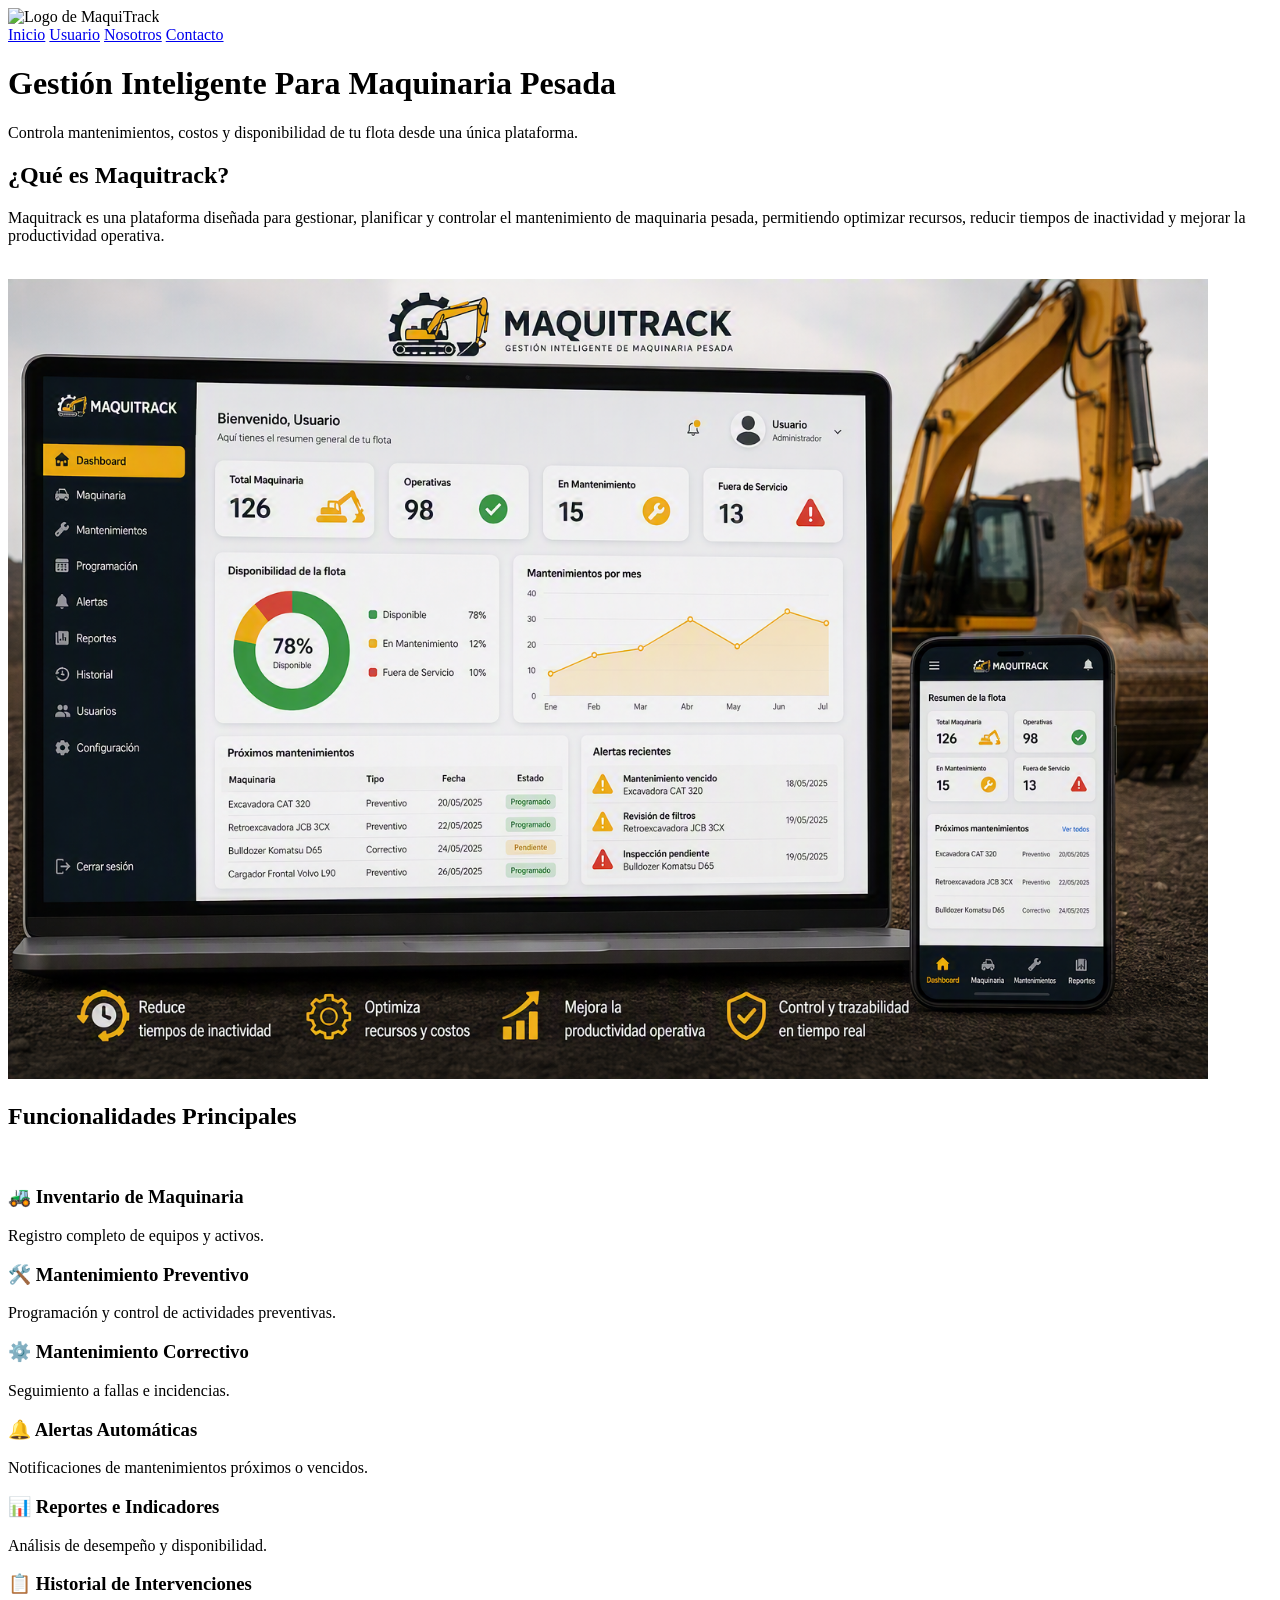
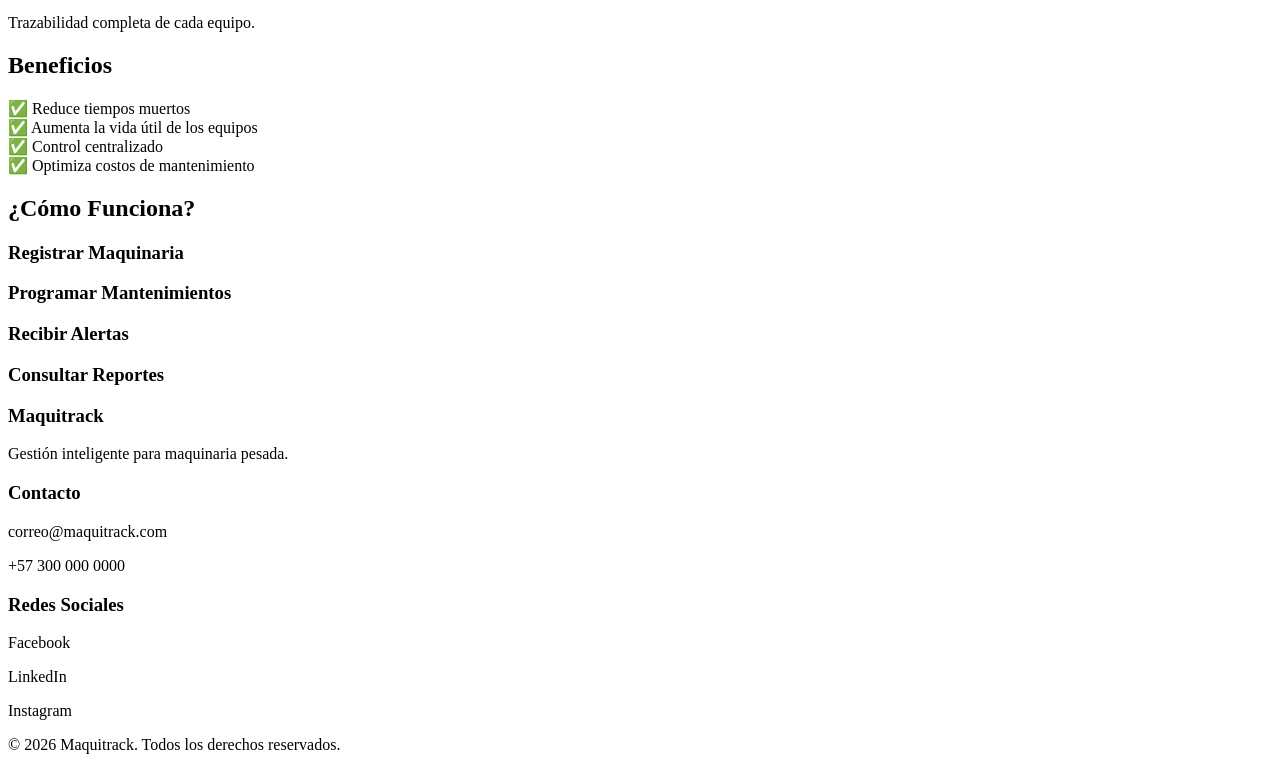
==== commit c33e3c33: "Se organiza los estilos en un solo archivo" ====
--- a/html/index.html
+++ b/html/index.html
@@ -1,188 +1,163 @@
 <!DOCTYPE html>
 <html lang="es">
-
-<head>
-    <meta charset="UTF-8">
-    <meta name="viewport" content="width=device-width, initial-scale=1.0">
-    <title>Maquitrack</title>
-    <link rel="stylesheet" href="../css/index.css">
-    <link rel="shortcut icon" href="../img/logo.png" type="image/x-icon">
-
-
-</head>
-
-<body>
-    <div class="contenedor">
-
-        <!-- HEADER -->
-        <header class="header">
-            <div class="logo">
-                <a href="../html/index.html">
-                    <img src="../img/logo.png" alt="logo de Maquitrack" width="200" height="100">
-                </a>
-            </div>
-            <nav class="menu">
-                <a href="#">Inicio</a>
-                <a href="../html/inicioDeSesion.html">Usuario</a>
-                <a href="../html/nosotros.html">Nosotros</a>
+    <head>
+        <meta charset="UTF-8">
+        <meta name="viewport" content="width=device-width, initial-scale=1.0">
+        <title>Pendiente el nombre</title>
+        <link rel="stylesheet" href="css/estilos.css">
+        <link rel="shortcut icon" href="img/logo.png" type="image/x-icon">
+    </head>
+    <body>
+        <header>
+            <img src="img/logo.png" alt="Logo de MaquiTrack" width="200" height="100">
+            <nav class="navegador">
+                <a href="index.html">Inicio</a>
+                <a href="iniciodesesion.html">Usuario</a>
+                <a href="nosotros.html">Nosotros</a>
                 <a href="#">Contacto</a>
             </nav>
         </header>
-
-
         <main>
-
-
-            <section class="hero">
-
-                <div class="hero-contenido">
-                    <h1>Gestión Inteligente Para Maquinaria Pesada</h1>
-
-                    <p>
-                        Controla mantenimientos, costos y disponibilidad
-                        de tu flota desde una única plataforma.
-                    </p>
-                </div>
-
-            </section>
-
-            <!-- ¿QUÉ ES MAQUITRACK? -->
+            <div class="slogan">
+                <h1>Gestión Inteligente Para Maquinaria Pesada</h1>
+                <p>Controla mantenimientos, costos y disponibilidad de tu flota desde una única plataforma.</p>
+            </div>
             <section class="sobre-maquitrack">
-
                 <div class="texto">
                     <h2>¿Qué es Maquitrack?</h2>
-
-                    <p>
-                        Maquitrack es una plataforma diseñada para gestionar,
-                        planificar y controlar el mantenimiento de maquinaria pesada,
-                        permitiendo optimizar recursos, reducir tiempos de inactividad
-                        y mejorar la productividad operativa.
-                    </p>
-                    <br>
+                    <p>Maquitrack es una plataforma diseñada para gestionar, planificar y controlar el mantenimiento de maquinaria pesada, permitiendo optimizar recursos, reducir tiempos de inactividad y mejorar la productividad operativa.</p>
+                <br>
                 </div>
-
                 <div class="imagen">
-                    <img src="../img/plataforma.png" alt="plataforma Maquitrack">
+                    <img src="/img/plataforma.png" alt="plataforma Maquitrack" height="800">
                 </div>
-
             </section>
-
-            <!-- FUNCIONALIDADES -->
             <section class="funcionalidades">
-
                 <h2>Funcionalidades Principales</h2>
                 <br>
                 <div class="cards-funcionalidades">
-
-
                     <div class="card-index">
                         <h3>🚜 Inventario de Maquinaria</h3>
                         <p>Registro completo de equipos y activos.</p>
                     </div>
-
                     <div class="card-index">
                         <h3>🛠️ Mantenimiento Preventivo</h3>
                         <p>Programación y control de actividades preventivas.</p>
                     </div>
-
                     <div class="card-index">
                         <h3>⚙️ Mantenimiento Correctivo</h3>
                         <p>Seguimiento a fallas e incidencias.</p>
                     </div>
-
                     <div class="card-index">
                         <h3>🔔 Alertas Automáticas</h3>
                         <p>Notificaciones de mantenimientos próximos o vencidos.</p>
                     </div>
-
                     <div class="card-index">
                         <h3>📊 Reportes e Indicadores</h3>
                         <p>Análisis de desempeño y disponibilidad.</p>
                     </div>
-
                     <div class="card-index">
                         <h3>📋 Historial de Intervenciones</h3>
                         <p>Trazabilidad completa de cada equipo.</p>
-                    </div>
-
+                    </div>                    
                 </div>
-
             </section>
-
-            <!-- BENEFICIOS -->
             <section class="beneficios">
-
                 <h2>Beneficios</h2>
-
                 <div class="beneficios-grid">
-
                     <div class="beneficio">
                         ✅ Reduce tiempos muertos
                     </div>
-
                     <div class="beneficio">
                         ✅ Aumenta la vida útil de los equipos
                     </div>
-
                     <div class="beneficio">
                         ✅ Control centralizado
                     </div>
-
                     <div class="beneficio">
                         ✅ Optimiza costos de mantenimiento
                     </div>
-
                 </div>
-
             </section>
-
-            <!-- COMO FUNCIONA -->
             <section class="como-funciona">
-
                 <h2>¿Cómo Funciona?</h2>
-
                 <div class="pasos">
-
                     <div class="paso">
                         <h3>Registrar Maquinaria</h3>
                     </div>
-
                     <div class="paso">
                         <h3>Programar Mantenimientos</h3>
                     </div>
-
                     <div class="paso">
                         <h3>Recibir Alertas</h3>
                     </div>
-
                     <div class="paso">
                         <h3>Consultar Reportes</h3>
                     </div>
-
-                </div>
-                <button type="button" class="btn-submit"><a id="btn-demo" href="../html/demo.html"> Iniciar Demo</a></button>
-
-            </section>
-            <!--a partir de aqui empieza el footer-->
-            <section class="contacto-seccion" id="fotmain">
-                <h3>Contacto</h3><br>
-                <div class="contacto-links">
-                    <a href="https://www.facebook.com/#" target="_blank">Facebook</a><br>
-                    <a href="#Whatsapp" target="_blank">WhatsApp</a><br>
-                    <a href="https://www.instagram.com/#" target="_blank">Instagram</a><br>
-                    <a href="https://www.tiktok.com/#" target="_blank">TikTok</a><br>
-                    <a href="mailto:123maqui@maquitrack.com?subject=consulta">Correo</a>
-
                 </div>
             </section>
+            <!-- DEMO -->
+            <!--
+            <section id="demo" class="demo">
+                <h2>Solicita tu Demo</h2>
+                <div>
+                    <form action="#" method="post">
+                        <label for="nombre">
+                            Nombre completo:
+                        </label><br>
+                        <input type="text" id="nombre" name="nombre" placeholder="Tu nombre" required><br><br>
+                        <label for="email">
+                            Correo electrónico:
+                        </label><br>
+                        <input type="email" id="email" name="email" placeholder="tu@correo.com" required><br><br>
+                        <label for="fecha">
+                            Fecha de nacimiento:
+                        </label><br>
+                        <input type="date" id="fecha" name="fecha" min="1900-01-01" max="2010-12-31" required><br><br>
+                        <label for="plan">
+                            Industria:
+                        </label><br>
+                        <select id="plan" name="plan">
+                            <option value="construccion">Construcción</option>
+                            <option value="mineria" selected>Minería</option>
+                            <option value="agricola">Agrícola</option>
+                        </select><br><br>
+                        <label for="comentarios">
+                            Comentarios:
+                        </label><br>
+                        <textarea id="comentarios" name="comentarios" rows="4" cols="40" placeholder="Cuéntanos algo..."></textarea><br><br>
+                        <label>
+                            <input type="checkbox" name="acepto" value="si" checked>
+                            Acepto los términos y condiciones
+                        </label><br><br>
+                        <button type="submit">Enviar</button>
+                        <button type="reset">Limpiar</button><br><br>
+                    </form>
+                </div>
+            </section>
+            -->
         </main>
-        <!-- FOOTER -->
-        <footer class="footer">
+        <footer id="contacto">
+            <div class="footer-contenido">
+                <div>
+                    <h3>Maquitrack</h3>
+                    <p>Gestión inteligente para maquinaria pesada.</p>
+                </div>
+                <div>
+                    <h3>Contacto</h3>
+                    <p>correo@maquitrack.com</p>
+                    <p>+57 300 000 0000</p>
+                </div>
+                <div>
+                    <h3>Redes Sociales</h3>
+                    <p>Facebook</p>
+                    <p>LinkedIn</p>
+                    <p>Instagram</p>
+                </div>
+            </div>
             <p class="copyright">
                 © 2026 Maquitrack. Todos los derechos reservados.
             </p>
         </footer>
-    </div>
-</body>
-
+    </body>
 </html>
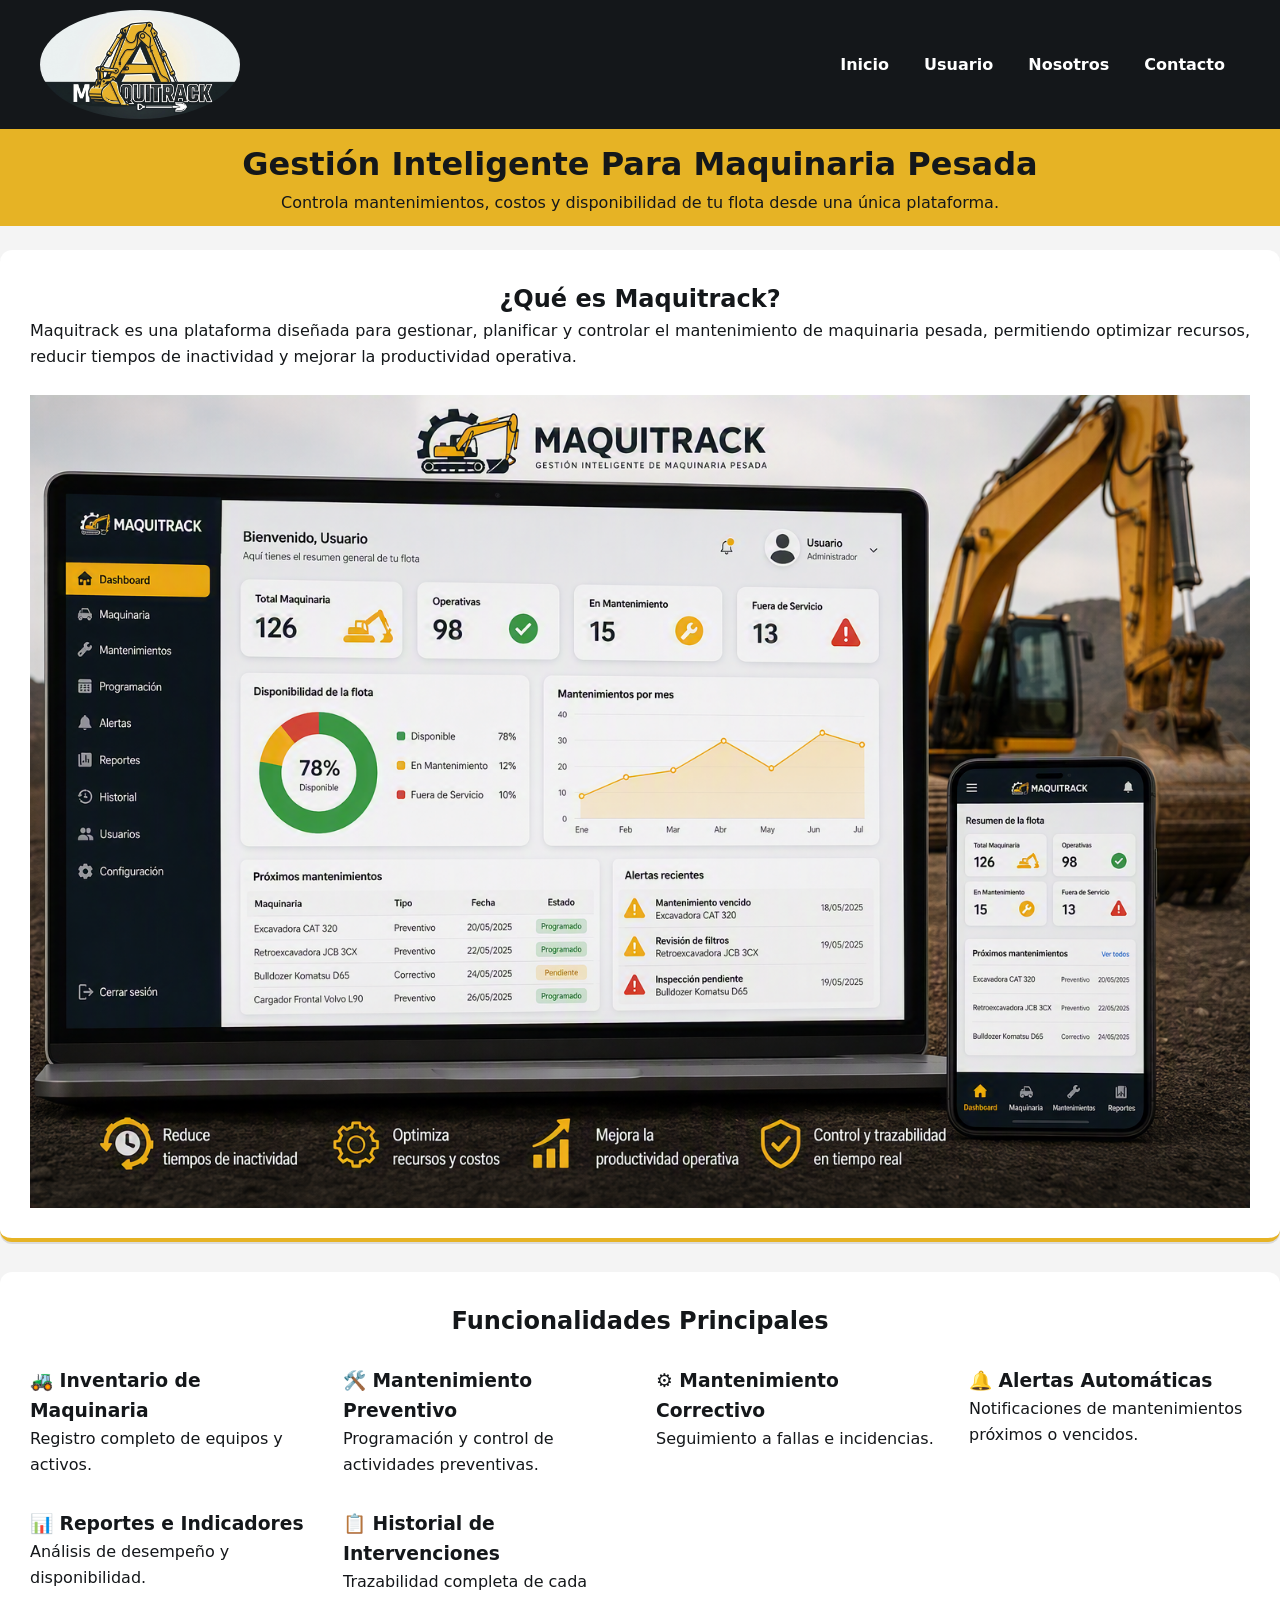
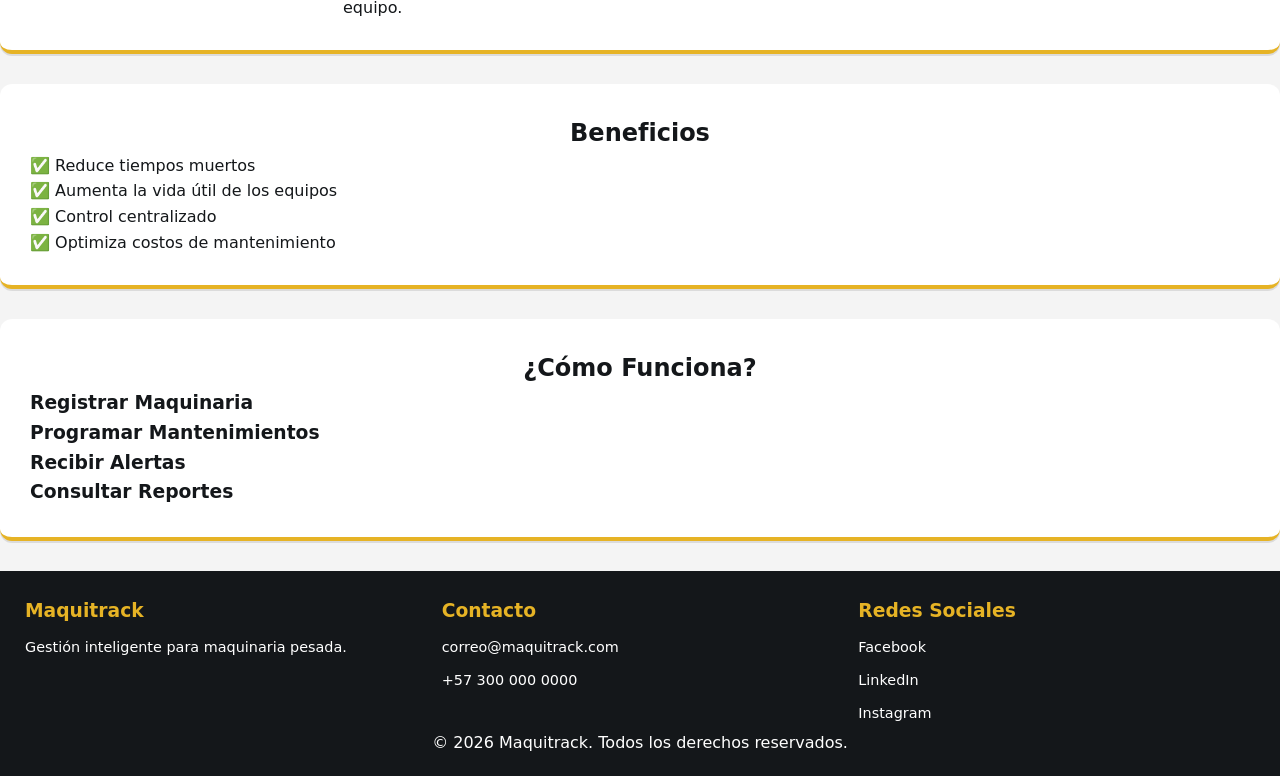
==== commit 0be596e9: "se corrigen estilos se agrega imagen de fondo y se coloca el responsive" ====
--- a/html/index.html
+++ b/html/index.html
@@ -4,12 +4,12 @@
         <meta charset="UTF-8">
         <meta name="viewport" content="width=device-width, initial-scale=1.0">
         <title>Pendiente el nombre</title>
-        <link rel="stylesheet" href="css/estilos.css">
-        <link rel="shortcut icon" href="img/logo.png" type="image/x-icon">
+        <link rel="stylesheet" href="../css/estilos.css">
+        <link rel="shortcut icon" href="../img/logo.png" type="image/x-icon">
     </head>
     <body>
         <header>
-            <img src="img/logo.png" alt="Logo de MaquiTrack" width="200" height="100">
+            <img src="../img/logo.png" alt="Logo de MaquiTrack" width="200" height="100">
             <nav class="navegador">
                 <a href="index.html">Inicio</a>
                 <a href="iniciodesesion.html">Usuario</a>
--- a/css/estilos.css
+++ b/css/estilos.css
@@ -0,0 +1,717 @@
+/*estilos genericos*/
+*{
+    margin: 0;
+    padding: 0;
+    box-sizing: border-box;
+   
+}
+
+body{
+    font-family: ui sans-serif, system-ui, -apple-system, BlinkMacSystemFont, "Segoe UI", Roboto, "Helvetica Neue", Arial, "Noto Sans", sans-serif, "Apple Color Emoji", "Segoe UI Emoji", "Segoe UI Symbol", "Noto Color Emoji";
+    background-color: #f4f4f4;
+    color: #14171A;
+    line-height: 1.6;
+}
+img {
+    max-width: 100%;
+    height: auto;
+    display: block;
+}
+main {
+    width: 100%;
+}
+header{
+    background-color: #14171A;
+    color: #FFF;
+    display: flex;
+    justify-content: space-between;
+    align-items: center;
+    padding: 10px 40px;
+    box-shadow: 0 3px 6px rgba(0,0,0,0.3);
+    margin-bottom: 0;
+}
+header img{
+    border-radius: 50%;
+    width: clamp(110px, 18vw, 200px);
+    height: auto;
+}
+.navegador a{
+    color: #fff;
+    text-decoration: none;
+    margin: 0 15px;
+    font-weight: bold;
+    transition: color 0.3s ease;
+}
+.navegador a:hover{
+    color: #E6B325;
+}
+.footer-contenido{
+    display: flex;
+    justify-content: space-between;
+    flex-wrap: wrap;
+    gap: 20px;
+    color: #fff;
+    text-decoration: none;
+    margin: 5px;
+    transition: color 0.3s ease;
+}
+.footer-contenido div{
+    flex: 1;
+    min-width: 200px;
+}
+.footer-contenido h3{
+    margin-bottom: 10px;
+    color: #E6B325;
+}
+.footer-contenido p:hover{
+    color: #E6B325;
+}
+.footer-contenido p{
+    margin-top: 10px;
+    font-size: 0.9rem;
+}
+.copyright{
+    text-align: center;
+}
+/*estilos de index*/
+.slogan{
+    background-color: #E6B325;
+    color: #14171A;
+    text-align: center;
+    padding: 10px 40px;
+    margin-top: 0;
+    margin-bottom: 1.5rem;
+}
+.sobre-maquitrack{
+    background: #fff;
+    margin-bottom: 30px;
+    padding: 30px;
+    border-radius: 12px;
+    border-bottom: 4px solid #E6B325;
+    box-shadow: 0px 2px rgba(0,0,0,0.1);
+}
+.funcionalidades{
+    background: #fff;
+    margin-bottom: 30px;
+    padding: 30px;
+    border-radius: 12px;
+    border-bottom: 4px solid #E6B325;
+    box-shadow: 0px 2px rgba(0,0,0,0.1);
+}
+.beneficios{
+    background: #fff;
+    margin-bottom: 30px;
+    padding: 30px;
+    border-radius: 12px;
+    border-bottom: 4px solid #E6B325;
+    box-shadow: 0px 2px rgba(0,0,0,0.1);
+}
+.como-funciona{
+    background: #fff;
+    margin-bottom: 30px;
+    padding: 30px;
+    border-radius: 12px;
+    border-bottom: 4px solid #E6B325;
+    box-shadow: 0px 2px rgba(0,0,0,0.1);
+}
+.container-index h1{
+    text-align: center;
+}
+.container-index p{
+    text-align: center;
+}
+.texto h2{
+    text-align: center;
+}
+.texto p{
+    text-align: justify;
+}
+.cards-funcionalidades{
+    display: grid;
+    grid-template-columns: repeat(auto-fit, minmax(280px, 1fr));
+    gap: 2rem;
+}
+section h2{
+    text-align: center;
+}
+.demo h2{
+    margin-bottom: 24px;
+    color: #e6b325;
+    text-align: center;
+}
+.demo{
+    background-color: #fff;
+    padding: 60px 20px;
+    text-align: center; 
+}
+.demo h2{
+    color: #E6B325;
+    margin-bottom: 30px;
+    font-size: 2rem;
+}
+.form-demo{
+    max-width: 700px;
+    margin: 0 auto;
+    display: grid;
+    grid-template-columns: 1fr 1fr;
+    gap: 20px;
+}
+.input-group{
+    width: 100%;
+}
+.input-group input,
+.input-group textarea{
+    width: 100%;
+    padding: 14px;
+    border: 2px solid transparent;
+    border-radius: 10px;
+    background-color: #14171A;
+    color: #ffffff;
+    font-size: 1rem;
+    transition: .3s;
+}
+.input-group input::placeholder,
+.input-group textarea::placeholder{
+    color: #b5b5b5;
+}
+.input-group input:focus,
+.input-group textarea:focus{
+    border-color: #E6B325;
+    outline: none;
+    box-shadow: 0 0 10px rgba(230, 179, 37, 0.4);
+}
+.textarea-group{
+    grid-column: span 2;
+}
+.textarea-group textarea{
+    min-height: 130px;
+    resize: vertical;
+}
+.btn-demo{
+    grid-column: span 2;
+    background-color: #E6B325;
+    color: #14171A;
+    border: none;
+    border-radius: 10px;
+    padding: 15px;
+    font-size: 1rem;
+    font-weight: bold;
+    cursor: pointer;
+    transition: .3s;
+}
+.btn-demo:hover{
+    background-color: #f4c542;
+    transform: translateY(-2px);
+}
+#contacto{
+    background-color: #14171A;
+    color: #fff;
+    text-align: left;
+    padding: 20px;
+}
+/*estilos de nosotros*/
+#contenedor-nosotros{
+    max-width: 1200px;
+    margin: 20px auto;
+    padding: 20px;
+}
+#nosotros{
+    background: #fff;
+    margin-bottom: 30px;
+    padding: 30px;
+    border-radius: 12px;
+    border-left: 6px solid #E6B325;
+    box-shadow: 0px 2px rgba(0,0,0,0.1);
+}
+#mision-nosotros{
+    background: #fff;
+    margin-bottom: 30px;
+    padding: 30px;
+    border-radius: 12px;
+    border-left: 6px solid #E6B325;
+    box-shadow: 0px 2px rgba(0,0,0,0.1);
+}
+#vision-nosotros{
+    background: #fff;
+    margin-bottom: 30px;
+    padding: 30px;
+    border-radius: 12px;
+    border-left: 6px solid #E6B325;
+    box-shadow: 0px 2px rgba(0,0,0,0.1);
+}
+#valores-nosotros{
+    background: #fff;
+    margin-bottom: 30px;
+    padding: 30px;
+    border-radius: 12px;
+    border-left: 6px solid #E6B325;
+    box-shadow: 0px 2px rgba(0,0,0,0.1);
+}
+.subtitulos-nosotros{
+    font-size: 2rem;
+    color: #14171A;
+    margin-bottom: 20px;
+    text-align: center;
+    font-weight: bold;
+    text-transform: uppercase;
+}
+.parrafo-nosotros{
+    margin-bottom: 15px;
+    text-align: justify;
+    color: #14171A;
+}
+#valores-nosotros{
+  padding: 2rem;
+  background-color: #fff;
+}
+#valores-nosotros h2 {
+  text-align: center;
+  margin-bottom: 20px;
+  font-size: 2rem;
+  color: #14171A;
+  border-bottom: 2px solid #14171A;
+}
+.cards-container-nosotros{
+  display: grid;
+  grid-template-columns: repeat(auto-fit, minmax(280px, 1fr));
+  gap: 2rem;
+}
+.card-nosotros{
+  position: relative;
+  width: 100%;
+  height: 300px;
+  perspective: 1000px;
+}
+.face-front-nosotros, .face-back-nosotros {
+  position: absolute;
+  width: 100%;
+  height: 100%;
+  backface-visibility: hidden;
+  border: 2px solid #14171A;
+  border-radius: 10px;
+  padding: 1rem;
+  text-align: center;
+  background: #fff;
+  transition: transform 0.6s ease;
+}
+.face-front-nosotros img {
+  width: 100%;
+  height: 180px;
+  object-fit: contain;
+  margin-bottom: 1rem;
+}
+.face-front-nosotros h3, .face-back-nosotros h3 {
+  color: #14171A;
+  font-size: 1.3rem;
+  margin-top: 0.5rem;
+}
+.face-back-nosotros {
+  transform: rotateY(180deg);
+  background: #E6B325;
+  color: #14171A;
+}
+.card-nosotros:hover .face-front-nosotros {
+  transform: rotateY(180deg);
+}
+.card-nosotros:hover .face-back-nosotros    {
+  transform: rotateY(360deg);
+}
+#nosotros h2{
+    font-size: 2rem;
+    color: #14171A;
+    margin-bottom: 15px;
+    text-align: center;
+}
+
+@media (max-width: 768px) {
+    header {
+        flex-direction: column;
+        text-align: center;
+        padding: 18px 20px;
+        gap: 12px;
+    }
+
+    .navegador {
+        display: flex;
+        flex-wrap: wrap;
+        justify-content: center;
+        gap: 8px 16px;
+    }
+
+    .navegador a {
+        margin: 0;
+        font-size: 0.9rem;
+    }
+
+    .slogan,
+    .sobre-maquitrack,
+    .funcionalidades,
+    .beneficios,
+    .como-funciona,
+    #nosotros,
+    #mision-nosotros,
+    #vision-nosotros,
+    #valores-nosotros {
+        padding: 20px 18px;
+    }
+
+    .cards-funcionalidades,
+    .cards-container-nosotros,
+    .pasos,
+    .beneficios-grid {
+        grid-template-columns: 1fr;
+    }
+
+    .demo {
+        padding: 40px 18px;
+    }
+
+    .form-demo {
+        grid-template-columns: 1fr;
+    }
+
+    .textarea-group,
+    .btn-demo {
+        grid-column: span 1;
+    }
+
+    .footer-contenido {
+        flex-direction: column;
+        text-align: center;
+    }
+
+    .body-iniciodesesion {
+        padding: 20px 15px;
+        height: auto;
+        min-height: 100vh;
+        background-attachment: scroll;
+    }
+
+    .login-containeriniciodesesion {
+        width: min(100%, 360px);
+        padding: 24px 20px;
+    }
+
+    #contenedor-nosotros {
+        padding: 10px;
+    }
+}
+
+@media (max-width: 1024px) {
+    .header-dashboard {
+        flex-wrap: wrap;
+        justify-content: space-between;
+    }
+
+    .contenedor-dashboard {
+        flex-direction: column;
+    }
+
+    .sidebar-dashboard {
+        width: 100%;
+        min-height: auto;
+    }
+
+    .sidebar-dashboard ul {
+        display: grid;
+        grid-template-columns: repeat(auto-fit, minmax(180px, 1fr));
+        gap: 8px;
+        padding: 12px;
+    }
+
+    .sidebar-dashboard li {
+        border-bottom: none;
+        border-radius: 8px;
+        background: rgba(255, 255, 255, 0.35);
+    }
+
+    .contenido-principaldashboard {
+        padding: 20px 16px;
+    }
+}
+
+@media (max-width: 480px) {
+    .slogan {
+        padding: 12px 18px;
+    }
+
+    .slogan h1,
+    .demo h2,
+    .subtitulos-nosotros,
+    #nosotros h2,
+    .bienvenida-dashboard h1 {
+        font-size: 1.6rem;
+    }
+
+    .card-nosotros {
+        height: 260px;
+    }
+
+    .face-front-nosotros img {
+        height: 140px;
+    }
+
+    .header-dashboard {
+        gap: 10px;
+    }
+
+    .header-dashboard > div:nth-child(2) {
+        margin-left: 0;
+        width: 100%;
+        text-align: center;
+    }
+
+    .card-dashboard {
+        width: 100%;
+    }
+
+    .table-dashboard,
+    .table-dashboard thead,
+    .table-dashboard tbody,
+    .table-dashboard th,
+    .table-dashboard td,
+    .table-dashboard tr {
+        display: block;
+        width: 100%;
+    }
+
+    .table-dashboard thead {
+        display: none;
+    }
+
+    .table-dashboard tr {
+        margin-bottom: 16px;
+        border: 1px solid #e0e0e0;
+        border-radius: 8px;
+        padding: 10px;
+        background: #fff;
+    }
+
+    .table-dashboard td {
+        border: none;
+        padding: 8px 0;
+        position: relative;
+    }
+
+    .table-dashboard td::before {
+        content: attr(data-label);
+        display: block;
+        font-weight: bold;
+        color: #14171A;
+        margin-bottom: 4px;
+    }
+}
+/*estilos de inicio de sesión y registrarse*/
+.body-iniciodesesion{
+    font-family: ui sans-serif, system-ui, -apple-system, BlinkMacSystemFont, "Segoe UI", Roboto, "Helvetica Neue", Arial, "Noto Sans", sans-serif, "Apple Color Emoji", "Segoe UI Emoji", "Segoe UI Symbol", "Noto Color Emoji";
+    background-image: url(../img/fondo1.jpg);
+    background-size: cover;
+    background-position: center;
+    background-repeat: no-repeat;
+    background-attachment: fixed;
+    display: flex;
+    justify-content: center;
+    height: 100vh;
+    margin: 1.5rem;
+}
+.body-iniciodesesion::before {
+  content: "";
+  position: fixed;
+  top: 0;
+  left: 0;
+  width: 100%;
+  height: 100%;
+  background-color: rgba(255, 255, 255, 0.35); /* suaviza los colores */
+  z-index: -1;
+}
+.login-containeriniciodesesion{
+    background-color: #14171A;
+    padding: 30px;
+    border-radius: 8px;
+    box-shadow: 0 4px 15px rgba(243, 239, 3, 0.922);
+    width: 100%;
+    max-width: 400px;
+}
+.login-containeriniciodesesion h2{
+    margin-bottom: 24px;
+    color: #e6b325;
+    text-align: center;
+}
+.form-groupiniciodesesion{
+    margin-bottom: 20px;
+}
+.form-groupiniciodesesion label{
+    display: block;
+    margin-bottom: 8px;
+    color: #e6b325;
+    font: size 14px;
+}
+.form-groupiniciodesesion input{
+    width: 100%;
+    padding: 10px;
+    border: 1px solid #cccccc;
+    border-radius: 4px;
+    font-size: 16px;
+    box-sizing: border-box;
+}
+.form-groupiniciodesesion input:focus{
+    border-color: #007bff;
+    outline: none;
+}
+.btn-submitiniciodesesion{
+    width: 100%;
+    padding: 12px;
+    background-color: #e6b325;
+    border: none;
+    border-radius: 4px;
+    color: #ffffff;
+    font-size: 16px;
+    font-weight: bold;
+    cursor: pointer;
+    transition: background-color 0.3s ease;
+}
+.btn-submitiniciodesesion:hover{
+    background-color: #e6b325;
+}
+.btn-principal{
+    background-color: #e6b325;
+    color:#000000;
+    padding: 10px 20px;
+    border:none;
+    border-radius: 5px;
+    cursor: pointer;
+    width: 100%;
+    display: block;
+    text-align: center;
+    text-decoration: none;
+    font-weight: bold;
+}
+.form-footeriniciodesesion{
+    margin-top: 20px;
+    text-align: center;
+    font-size: 14px;
+}
+.form-footeriniciodesesion a{
+    color: #e6b325;
+    text-decoration: none;
+}
+.form-footeriniciodesesion a:hover{
+    text-decoration: underline
+}
+/*estilos de dashboard*/
+.header-dashboard{
+    background-color: #14171A;
+    display: flex;
+    align-items: center;
+    gap: 12px;
+    padding: 10px 20px;
+}
+.header-dashboard > div:nth-child(2) {
+    margin-left: auto;
+}
+#user-name{
+    color: #e6b325;
+    font-size: 1.2rem;
+    display: inline-block;
+}
+.contenedor-dashboard{
+    background-color: #fff;
+    display: flex;
+}
+.sidebar-dashboard{
+    width: 250px;
+    min-height: 100vh;
+    background-color: #dee3eb;
+}
+.sidebar-dashboard ul {
+    list-style: none;
+    padding: 20px 0;
+}
+.sidebar-dashboard li {
+    padding: 14px 20px;
+    font-size: 1rem;
+    border-bottom: 1px solid #c5ccd6;
+}
+.sidebar-dashboard li:hover {
+    background-color: #b0bac8;
+    cursor: pointer;
+}
+.sidebar-dashboard a {
+    text-decoration: none;
+    color: #14171A;
+    font-weight: 500;
+}
+.contenido-principaldashboard{
+    flex: 1;
+    padding: 30px;
+    background-color: #f5f7fa;
+}
+.bienvenida-dashboard{
+    text-align: center;
+    color: #14171A;
+    font-size: 1.5rem;
+    margin-bottom: 30px;
+}
+.tarjetas-dashboard{
+    display: flex;
+    gap: 20px;
+    justify-content: space-around;
+    flex-wrap: wrap;
+    margin-bottom: 40px;
+}
+.card-dashboard{
+    text-align: center;
+    background-color: #ffffff;
+    border-radius: 20px;
+    box-shadow: 0 2px 10px rgba(0, 0, 0, 0.1);
+    padding: 20px;
+    width: 220px;
+}
+.card-dashboard h3{
+    color: #14171A;
+    font-size: 0.95rem;
+    margin-bottom: 10px;  
+    text-transform: uppercase;
+    letter-spacing: 1px;
+}
+.card-dashboard p{
+    font-size: 32px;
+    font-weight: bold;
+    color: #e6b325;
+}
+.proximos-mantenimientos{
+    background: white;
+    padding: 20px;
+    border-radius: 12px;
+    margin-bottom: 30px;
+}
+.table-dashboard{
+    width: 100%;
+    border-collapse: collapse;
+}
+.tr-dashboard:hover{
+    background-color: #f0f4ff;
+}
+.th-dashboard{
+    background: #e6b325;
+    color: white;
+    padding: 12px;
+    text-align: left;
+}
+.td-dashboard{
+    padding: 12px;
+    border-bottom: 1px solid #e0e0e0;
+    color: #333
+}
+.alertas-dashboard {
+    margin-top: 10px;
+}
+.alerta-dashboard {
+    background-color: #fff8e1;
+    border-left: 5px solid #e6b325;
+    padding: 12px 16px;
+    border-radius: 8px;
+    margin-bottom: 10px;
+    color: #5a4000;
+    font-size: 0.95rem;
+}
